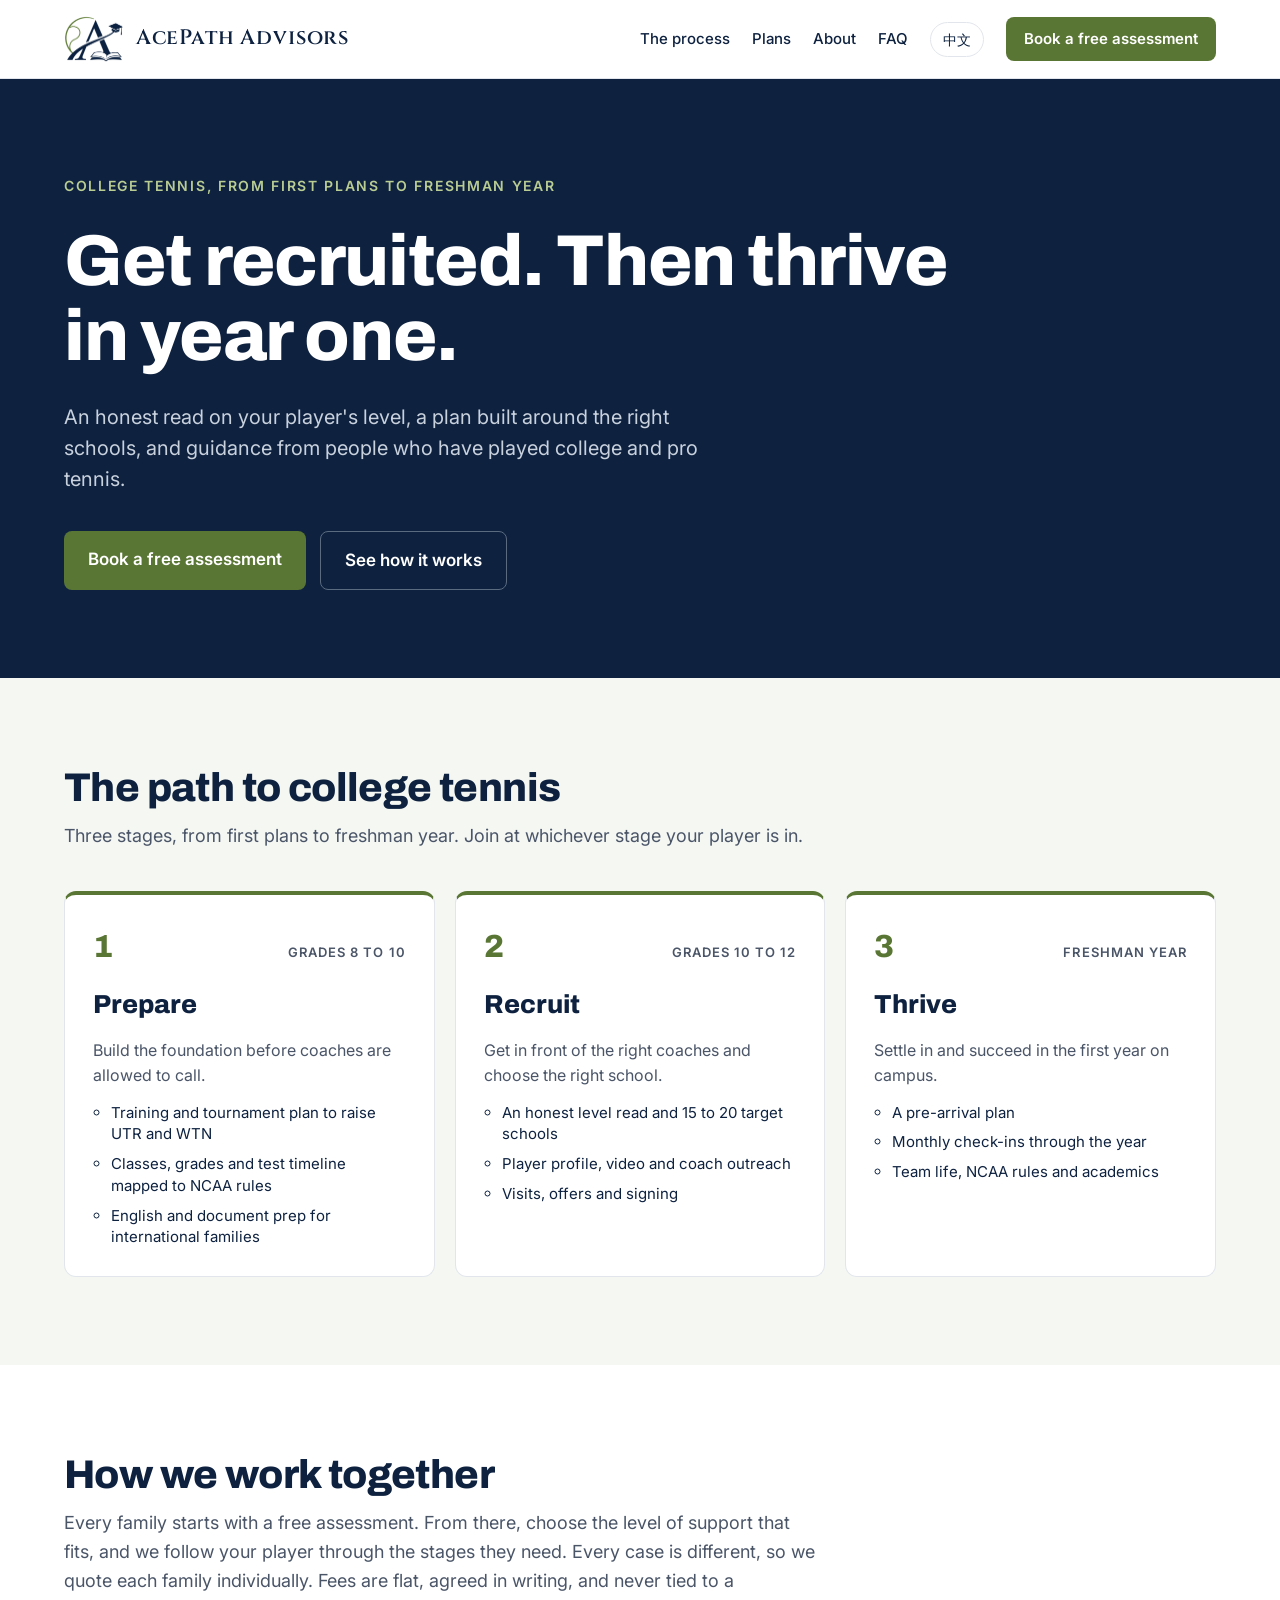
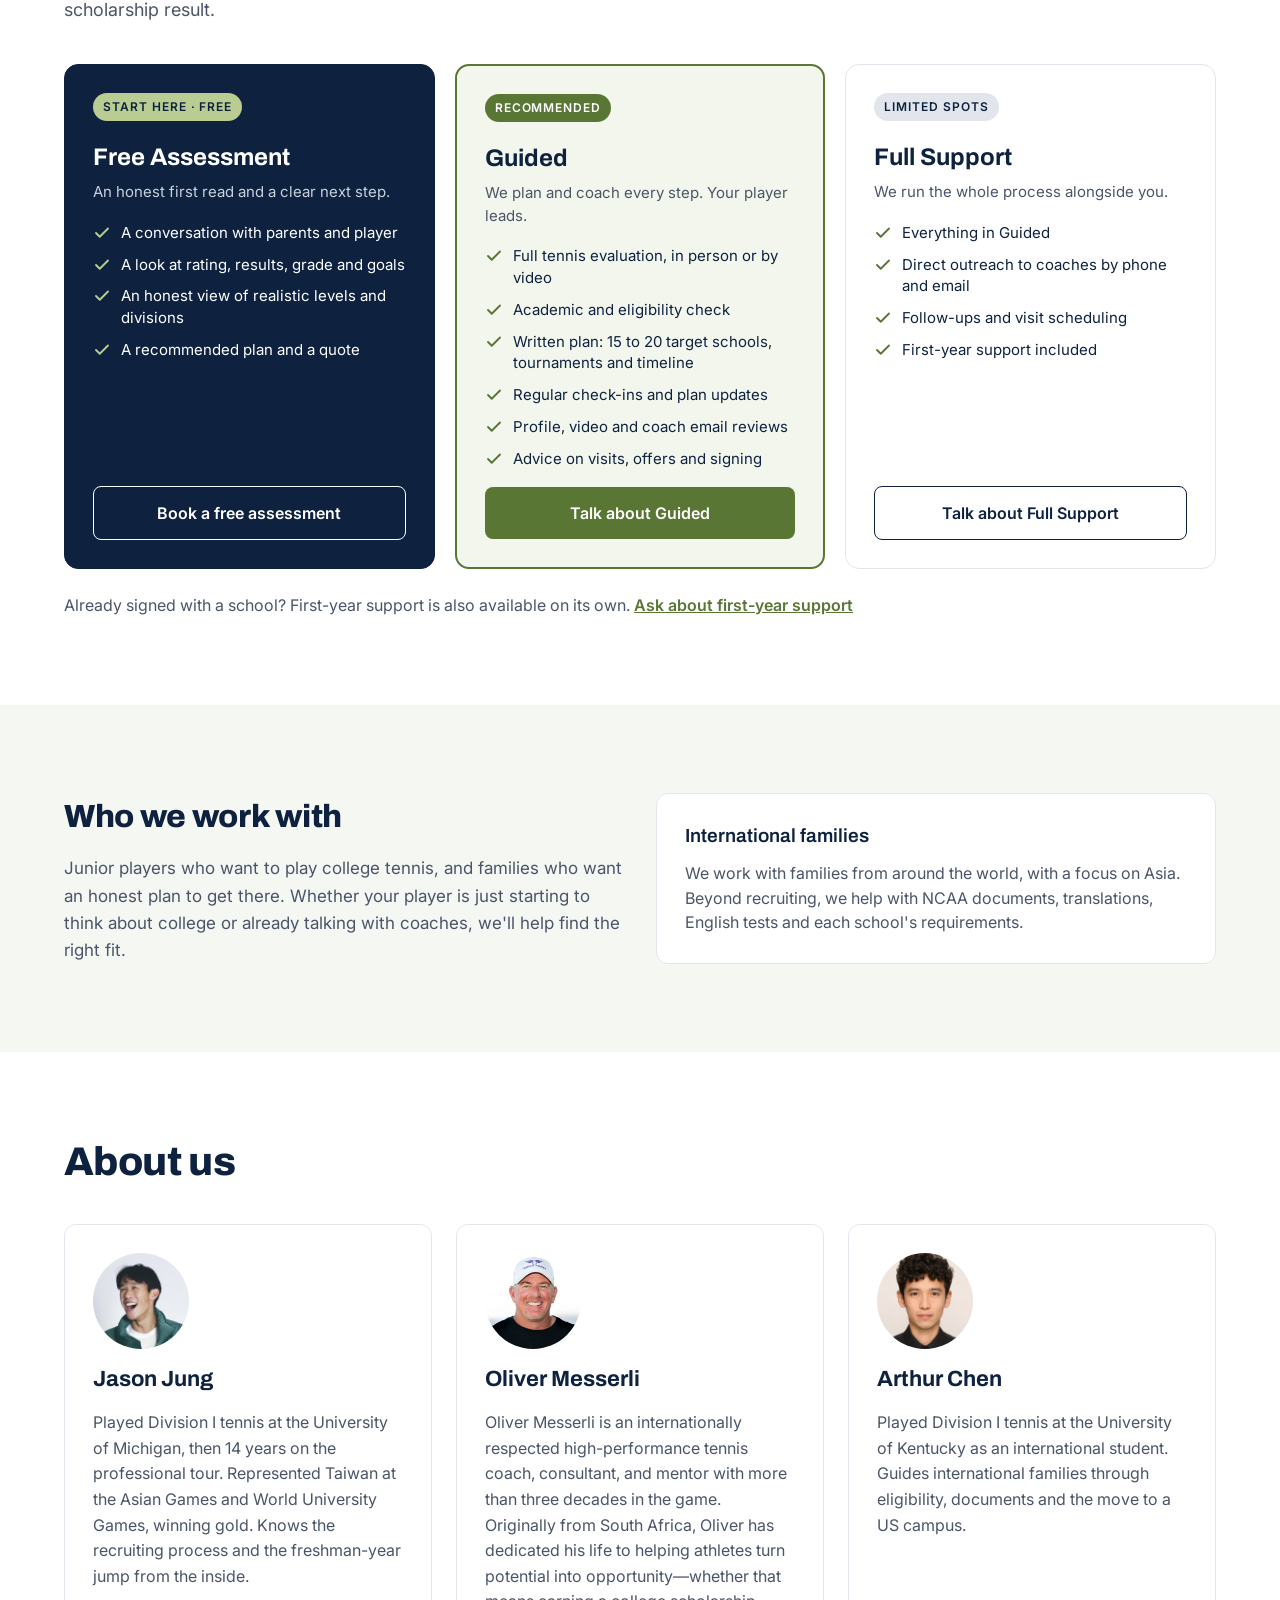
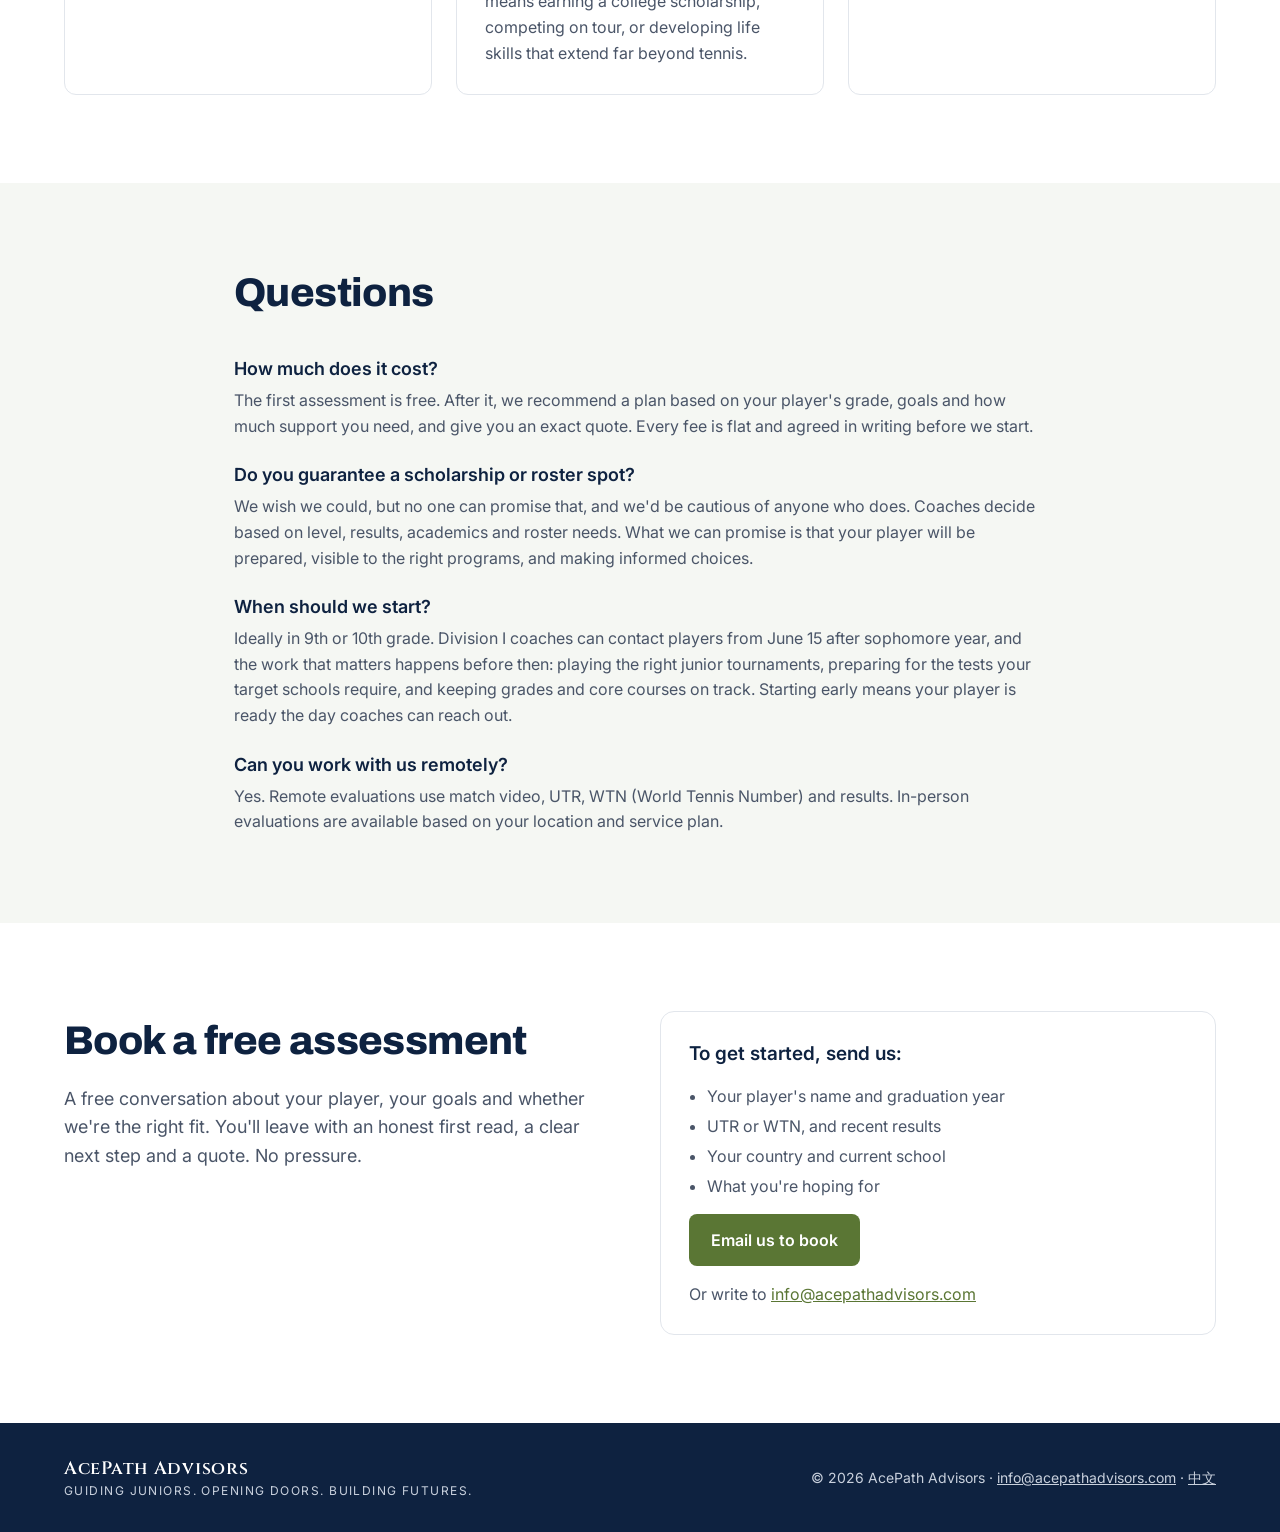
==== index.html @ 2a3f4e8e "Broaden international families wording Co-Authored-By: Claude Opus 5.5 <noreply@anthropic.com> Claud" ====
<!doctype html>
<html lang="en">
<head>
<meta charset="utf-8">
<meta name="viewport" content="width=device-width, initial-scale=1">
<title>AcePath Advisors | College Tennis Recruiting</title>
<meta name="description" content="College tennis guidance from first plans to freshman year. An honest read on your player's level, the right schools, and support from former Division I players and a high-performance coach.">
<link rel="icon" href="favicon.png" type="image/png">
<link rel="apple-touch-icon" href="assets/apple-touch-icon.png">
<link rel="alternate" hreflang="en" href="https://acepathadvisors.com/">
<link rel="alternate" hreflang="zh-Hant" href="https://acepathadvisors.com/zh/">
<link rel="preconnect" href="https://fonts.googleapis.com">
<link rel="preconnect" href="https://fonts.gstatic.com" crossorigin>
<link href="https://fonts.googleapis.com/css2?family=Archivo:wght@500;700;800&family=Cinzel:wght@600&family=Inter:wght@400;500;600&display=swap" rel="stylesheet">
<link rel="stylesheet" href="styles.css">
</head>
<body>

<header class="site-header">
  <div class="wrap">
    <a class="brand" href="/"><img src="assets/logo-mark.png" alt="" width="60" height="46"><span>AcePath Advisors</span></a>
    <nav class="nav" aria-label="Main">
      <a href="#process">The process</a>
      <a href="#plans">Plans</a>
      <a href="#about">About</a>
      <a href="#faq">FAQ</a>
      <a class="lang" href="zh/" hreflang="zh-Hant" lang="zh-Hant">中文</a>
      <a class="btn btn-primary" href="#contact">Book a free assessment</a>
    </nav>
  </div>
</header>

<main>

<section class="hero">
  <div class="wrap">
    <p class="eyebrow">College tennis, from first plans to freshman year</p>
    <h1>Get recruited. Then thrive in year one.</h1>
    <p class="lead">An honest read on your player's level, a plan built around the right schools, and guidance from people who have played college and pro tennis.</p>
    <div class="actions">
      <a class="btn btn-primary" href="#contact">Book a free assessment</a>
      <a class="btn btn-ghost" href="#process">See how it works</a>
    </div>
  </div>
</section>

<section id="process" class="soft">
  <div class="wrap">
    <div class="section-head">
      <h2>The path to college tennis</h2>
      <p>Three stages, from first plans to freshman year. Join at whichever stage your player is in.</p>
    </div>
    <ol class="stages">
      <li class="stage">
        <div class="stage-top"><span class="stage-num">1</span><span class="stage-grade">Grades 8 to 10</span></div>
        <h3 class="stage-name">Prepare</h3>
        <p>Build the foundation before coaches are allowed to call.</p>
        <ul>
          <li>Training and tournament plan to raise UTR and WTN</li>
          <li>Classes, grades and test timeline mapped to NCAA rules</li>
          <li>English and document prep for international families</li>
        </ul>
      </li>
      <li class="stage">
        <div class="stage-top"><span class="stage-num">2</span><span class="stage-grade">Grades 10 to 12</span></div>
        <h3 class="stage-name">Recruit</h3>
        <p>Get in front of the right coaches and choose the right school.</p>
        <ul>
          <li>An honest level read and 15 to 20 target schools</li>
          <li>Player profile, video and coach outreach</li>
          <li>Visits, offers and signing</li>
        </ul>
      </li>
      <li class="stage">
        <div class="stage-top"><span class="stage-num">3</span><span class="stage-grade">Freshman year</span></div>
        <h3 class="stage-name">Thrive</h3>
        <p>Settle in and succeed in the first year on campus.</p>
        <ul>
          <li>A pre-arrival plan</li>
          <li>Monthly check-ins through the year</li>
          <li>Team life, NCAA rules and academics</li>
        </ul>
      </li>
    </ol>
  </div>
</section>

<section id="plans">
  <div class="wrap">
    <div class="section-head">
      <h2>How we work together</h2>
      <p>Every family starts with a free assessment. From there, choose the level of support that fits, and we follow your player through the stages they need. Every case is different, so we quote each family individually. Fees are flat, agreed in writing, and never tied to a scholarship result.</p>
    </div>
    <div class="plans">

      <div class="plan free">
        <span class="badge">Start here · Free</span>
        <div><h3 class="plan-name">Free Assessment</h3><p class="plan-sub">An honest first read and a clear next step.</p></div>
        <ul class="checks">
          <li><svg width="18" height="18" viewBox="0 0 24 24" fill="none" stroke-width="2.5" stroke-linecap="round" stroke-linejoin="round" aria-hidden="true"><path d="M20 6 9 17l-5-5"/></svg><span>A conversation with parents and player</span></li>
          <li><svg width="18" height="18" viewBox="0 0 24 24" fill="none" stroke-width="2.5" stroke-linecap="round" stroke-linejoin="round" aria-hidden="true"><path d="M20 6 9 17l-5-5"/></svg><span>A look at rating, results, grade and goals</span></li>
          <li><svg width="18" height="18" viewBox="0 0 24 24" fill="none" stroke-width="2.5" stroke-linecap="round" stroke-linejoin="round" aria-hidden="true"><path d="M20 6 9 17l-5-5"/></svg><span>An honest view of realistic levels and divisions</span></li>
          <li><svg width="18" height="18" viewBox="0 0 24 24" fill="none" stroke-width="2.5" stroke-linecap="round" stroke-linejoin="round" aria-hidden="true"><path d="M20 6 9 17l-5-5"/></svg><span>A recommended plan and a quote</span></li>
        </ul>
        <a class="btn btn-outline" href="#contact">Book a free assessment</a>
      </div>

      <div class="plan featured">
        <span class="badge">Recommended</span>
        <div><h3 class="plan-name">Guided</h3><p class="plan-sub">We plan and coach every step. Your player leads.</p></div>
        <ul class="checks">
          <li><svg width="18" height="18" viewBox="0 0 24 24" fill="none" stroke-width="2.5" stroke-linecap="round" stroke-linejoin="round" aria-hidden="true"><path d="M20 6 9 17l-5-5"/></svg><span>Full tennis evaluation, in person or by video</span></li>
          <li><svg width="18" height="18" viewBox="0 0 24 24" fill="none" stroke-width="2.5" stroke-linecap="round" stroke-linejoin="round" aria-hidden="true"><path d="M20 6 9 17l-5-5"/></svg><span>Academic and eligibility check</span></li>
          <li><svg width="18" height="18" viewBox="0 0 24 24" fill="none" stroke-width="2.5" stroke-linecap="round" stroke-linejoin="round" aria-hidden="true"><path d="M20 6 9 17l-5-5"/></svg><span>Written plan: 15 to 20 target schools, tournaments and timeline</span></li>
          <li><svg width="18" height="18" viewBox="0 0 24 24" fill="none" stroke-width="2.5" stroke-linecap="round" stroke-linejoin="round" aria-hidden="true"><path d="M20 6 9 17l-5-5"/></svg><span>Regular check-ins and plan updates</span></li>
          <li><svg width="18" height="18" viewBox="0 0 24 24" fill="none" stroke-width="2.5" stroke-linecap="round" stroke-linejoin="round" aria-hidden="true"><path d="M20 6 9 17l-5-5"/></svg><span>Profile, video and coach email reviews</span></li>
          <li><svg width="18" height="18" viewBox="0 0 24 24" fill="none" stroke-width="2.5" stroke-linecap="round" stroke-linejoin="round" aria-hidden="true"><path d="M20 6 9 17l-5-5"/></svg><span>Advice on visits, offers and signing</span></li>
        </ul>
        <a class="btn btn-primary" href="#contact">Talk about Guided</a>
      </div>

      <div class="plan">
        <span class="badge">Limited spots</span>
        <div><h3 class="plan-name">Full Support</h3><p class="plan-sub">We run the whole process alongside you.</p></div>
        <ul class="checks">
          <li><svg width="18" height="18" viewBox="0 0 24 24" fill="none" stroke-width="2.5" stroke-linecap="round" stroke-linejoin="round" aria-hidden="true"><path d="M20 6 9 17l-5-5"/></svg><span>Everything in Guided</span></li>
          <li><svg width="18" height="18" viewBox="0 0 24 24" fill="none" stroke-width="2.5" stroke-linecap="round" stroke-linejoin="round" aria-hidden="true"><path d="M20 6 9 17l-5-5"/></svg><span>Direct outreach to coaches by phone and email</span></li>
          <li><svg width="18" height="18" viewBox="0 0 24 24" fill="none" stroke-width="2.5" stroke-linecap="round" stroke-linejoin="round" aria-hidden="true"><path d="M20 6 9 17l-5-5"/></svg><span>Follow-ups and visit scheduling</span></li>
          <li><svg width="18" height="18" viewBox="0 0 24 24" fill="none" stroke-width="2.5" stroke-linecap="round" stroke-linejoin="round" aria-hidden="true"><path d="M20 6 9 17l-5-5"/></svg><span>First-year support included</span></li>
        </ul>
        <a class="btn btn-outline" href="#contact">Talk about Full Support</a>
      </div>

    </div>
    <p class="plans-note">Already signed with a school? First-year support is also available on its own. <a href="#contact">Ask about first-year support</a></p>
  </div>
</section>

<section class="soft">
  <div class="wrap who">
    <div>
      <h2>Who we work with</h2>
      <p>Junior players who want to play college tennis, and families who want an honest plan to get there. Whether your player is just starting to think about college or already talking with coaches, we'll help find the right fit.</p>
    </div>
    <div class="card">
      <h3>International families</h3>
      <p>We work with families from around the world, with a focus on Asia. Beyond recruiting, we help with NCAA documents, translations, English tests and each school's requirements.</p>
    </div>
  </div>
</section>

<section id="about">
  <div class="wrap">
    <div class="section-head"><h2>About us</h2></div>
    <div class="team">
      <div class="person">
        <div class="photo"><img src="assets/jason-jung.jpg" alt="Jason Jung" width="96" height="96"></div>
        <h3>Jason Jung</h3>
        <p>Played Division I tennis at the University of Michigan, then 14 years on the professional tour. Represented Taiwan at the Asian Games and World University Games, winning gold. Knows the recruiting process and the freshman-year jump from the inside.</p>
      </div>
      <div class="person">
        <div class="photo"><img src="assets/oliver-messerli.jpg" alt="Oliver Messerli" width="96" height="96"></div>
        <h3>Oliver Messerli</h3>
        <p>Oliver Messerli is an internationally respected high-performance tennis coach, consultant, and mentor with more than three decades in the game. Originally from South Africa, Oliver has dedicated his life to helping athletes turn potential into opportunity—whether that means earning a college scholarship, competing on tour, or developing life skills that extend far beyond tennis.</p>
      </div>
      <div class="person">
        <div class="photo"><img src="assets/arthur-chen.jpg" alt="Arthur Chen" width="96" height="96"></div>
        <h3>Arthur Chen</h3>
        <p>Played Division I tennis at the University of Kentucky as an international student. Guides international families through eligibility, documents and the move to a US campus.</p>
      </div>
    </div>
  </div>
</section>

<section id="faq" class="soft">
  <div class="wrap faq">
    <div class="section-head"><h2>Questions</h2></div>
    <div class="faq-list">
      <div class="faq-item"><h3>How much does it cost?</h3><p>The first assessment is free. After it, we recommend a plan based on your player's grade, goals and how much support you need, and give you an exact quote. Every fee is flat and agreed in writing before we start.</p></div>
      <div class="faq-item"><h3>Do you guarantee a scholarship or roster spot?</h3><p>We wish we could, but no one can promise that, and we'd be cautious of anyone who does. Coaches decide based on level, results, academics and roster needs. What we can promise is that your player will be prepared, visible to the right programs, and making informed choices.</p></div>
      <div class="faq-item"><h3>When should we start?</h3><p>Ideally in 9th or 10th grade. Division I coaches can contact players from June 15 after sophomore year, and the work that matters happens before then: playing the right junior tournaments, preparing for the tests your target schools require, and keeping grades and core courses on track. Starting early means your player is ready the day coaches can reach out.</p></div>
      <div class="faq-item"><h3>Can you work with us remotely?</h3><p>Yes. Remote evaluations use match video, UTR, WTN (World Tennis Number) and results. In-person evaluations are available based on your location and service plan.</p></div>
    </div>
  </div>
</section>

<section id="contact">
  <div class="wrap contact">
    <div>
      <h2>Book a free assessment</h2>
      <p class="intro">A free conversation about your player, your goals and whether we're the right fit. You'll leave with an honest first read, a clear next step and a quote. No pressure.</p>
    </div>
    <div class="contact-box">
      <h3>To get started, send us:</h3>
      <ul>
        <li>Your player's name and graduation year</li>
        <li>UTR or WTN, and recent results</li>
        <li>Your country and current school</li>
        <li>What you're hoping for</li>
      </ul>
      <a class="btn btn-primary" href="mailto:info@acepathadvisors.com?subject=Free%20assessment%20request">Email us to book</a>
      <p class="contact-email">Or write to <a href="mailto:info@acepathadvisors.com">info@acepathadvisors.com</a></p>
    </div>
  </div>
</section>

</main>

<footer class="site-footer">
  <div class="wrap">
    <div><a class="brand" href="/">AcePath Advisors</a><p class="tagline">Guiding juniors. Opening doors. Building futures.</p></div>
    <span>© 2026 AcePath Advisors · <a href="mailto:info@acepathadvisors.com">info@acepathadvisors.com</a> · <a href="zh/" lang="zh-Hant">中文</a></span>
  </div>
</footer>

</body>
</html>
---- styles.css ----
:root {
  --ink: #0E2240;
  --muted: #4A5568;
  --line: #E2E6EC;
  --soft: #F5F7F3;
  --accent: #5A7634;
  --accent-dark: #455C27;
  --accent-soft: #F3F6EC;
  --mint: #B9CC92;
  --on-dark: #C9D1DD;
}

* { box-sizing: border-box; }
html { scroll-behavior: smooth; }
body {
  margin: 0;
  background: #FFFFFF;
  color: var(--ink);
  font-family: Inter, "Noto Sans TC", system-ui, -apple-system, "Segoe UI", sans-serif;
  line-height: 1.5;
  -webkit-font-smoothing: antialiased;
}
a { color: var(--accent); }
a:hover { color: var(--accent-dark); }
h1, h2, h3, .brand, .stage-num, .stage-name, .plan-name {
  font-family: Archivo, "Noto Sans TC", system-ui, sans-serif;
}
h1, h2, h3, p, ul, ol { margin: 0; }

.wrap { max-width: 1200px; margin: 0 auto; padding: 0 24px; }
section { padding: 88px 0; }
.soft { background: var(--soft); }
.section-head { display: flex; flex-direction: column; gap: 12px; max-width: 760px; margin-bottom: 40px; }
.section-head h2 { font-size: 40px; font-weight: 800; letter-spacing: -0.015em; line-height: 1.1; }
.section-head p { font-size: 18px; line-height: 1.6; color: var(--muted); }

/* Buttons */
.btn {
  display: inline-block; text-decoration: none; font-weight: 600;
  padding: 14px 22px; border-radius: 8px; text-align: center; min-height: 44px;
}
.btn-primary { background: var(--accent); color: #FFFFFF; }
.btn-primary:hover { background: var(--accent-dark); color: #FFFFFF; }
.btn-outline { border: 1.5px solid var(--ink); color: var(--ink); }
.btn-outline:hover { background: var(--ink); color: #FFFFFF; }
.btn-ghost { border: 1.5px solid #5A6B80; color: #FFFFFF; }
.btn-ghost:hover { border-color: #FFFFFF; color: #FFFFFF; }

/* Header */
.site-header { border-bottom: 1px solid var(--line); background: #FFFFFF; }
.site-header .wrap { display: flex; flex-wrap: wrap; align-items: center; justify-content: space-between; gap: 16px; padding-top: 16px; padding-bottom: 16px; }
.brand { display: inline-flex; align-items: center; gap: 12px; font-family: Cinzel, Georgia, serif; font-weight: 600; font-size: 21px; letter-spacing: 0.04em; color: var(--ink); text-decoration: none; }
.brand:hover { color: var(--ink); }
.brand img { height: 46px; width: auto; display: block; }
.brand span { white-space: nowrap; }
.tagline { font-size: 12px; letter-spacing: 0.12em; text-transform: uppercase; color: var(--on-dark); }
.nav { display: flex; flex-wrap: wrap; align-items: center; gap: 8px 22px; font-size: 15px; font-weight: 500; }
.nav a { color: var(--ink); text-decoration: none; }
.nav a:hover { color: var(--accent); }
.nav .lang { border: 1px solid var(--line); border-radius: 999px; padding: 6px 12px; font-size: 14px; }
.nav .btn { padding: 11px 18px; }
.nav .btn-primary, .nav .btn-primary:hover { color: #FFFFFF; }

/* Hero */
.hero { background: var(--ink); color: #FFFFFF; padding: 96px 0 88px; }
.hero .wrap { display: flex; flex-direction: column; gap: 28px; }
.eyebrow { font-size: 14px; font-weight: 600; letter-spacing: 0.12em; text-transform: uppercase; color: var(--mint); }
.hero h1 { font-weight: 800; font-size: clamp(40px, 6vw, 72px); line-height: 1.04; letter-spacing: -0.02em; max-width: 900px; }
.hero .lead { font-size: 20px; line-height: 1.55; color: var(--on-dark); max-width: 680px; }
.hero .actions { display: flex; flex-wrap: wrap; gap: 14px; margin-top: 8px; }
.hero .btn { font-size: 17px; padding: 16px 24px; }

/* Process */
.stages { list-style: none; padding: 0; display: grid; grid-template-columns: repeat(auto-fit, minmax(280px, 1fr)); gap: 20px; }
.stage { background: #FFFFFF; border: 1px solid var(--line); border-top: 4px solid var(--accent); border-radius: 12px; padding: 28px; display: flex; flex-direction: column; gap: 14px; }
.stage-top { display: flex; align-items: baseline; justify-content: space-between; gap: 12px; }
.stage-num { font-weight: 800; font-size: 32px; color: var(--accent); }
.stage-grade { font-size: 13px; font-weight: 600; letter-spacing: 0.08em; text-transform: uppercase; color: var(--muted); }
.stage-name { font-weight: 800; font-size: 26px; }
.stage p { font-size: 16px; line-height: 1.55; color: var(--muted); }
.stage ul { padding-left: 18px; display: flex; flex-direction: column; gap: 8px; font-size: 15px; line-height: 1.45; }

/* Plans */
.plans { display: grid; grid-template-columns: repeat(auto-fit, minmax(280px, 1fr)); gap: 20px; align-items: stretch; }
.plan { border: 1px solid var(--line); border-radius: 14px; padding: 28px; display: flex; flex-direction: column; gap: 18px; background: #FFFFFF; }
.plan.featured { border: 2px solid var(--accent); background: var(--accent-soft); }
.plan.free { background: var(--ink); color: #FFFFFF; border-color: var(--ink); }
.badge { align-self: flex-start; font-size: 12px; font-weight: 600; letter-spacing: 0.08em; text-transform: uppercase; padding: 5px 10px; border-radius: 999px; background: var(--line); color: var(--ink); }
.featured .badge { background: var(--accent); color: #FFFFFF; }
.free .badge { background: var(--mint); color: var(--ink); }
.plan-name { font-weight: 700; font-size: 24px; }
.plan-sub { font-size: 15px; color: var(--muted); margin-top: 6px; }
.free .plan-sub { color: var(--on-dark); }
.checks { list-style: none; padding: 0; display: flex; flex-direction: column; gap: 10px; font-size: 15px; line-height: 1.45; }
.checks li { display: flex; gap: 10px; align-items: flex-start; }
.checks svg { flex: none; margin-top: 2px; stroke: var(--accent); }
.free .checks svg { stroke: var(--mint); }
.plan .btn { margin-top: auto; }
.free .btn-outline { border-color: #FFFFFF; color: #FFFFFF; }
.free .btn-outline:hover { background: #FFFFFF; color: var(--ink); }
.plans-note { margin-top: 24px; font-size: 16px; color: var(--muted); }
.plans-note a { font-weight: 600; }

/* Who */
.who { display: grid; grid-template-columns: repeat(auto-fit, minmax(300px, 1fr)); gap: 32px; }
.who h2 { font-size: 32px; font-weight: 800; letter-spacing: -0.01em; margin-bottom: 14px; }
.who p { font-size: 17px; line-height: 1.6; color: var(--muted); }
.card { background: #FFFFFF; border: 1px solid var(--line); border-radius: 12px; padding: 28px; display: flex; flex-direction: column; gap: 10px; }
.card h3 { font-size: 19px; font-weight: 600; }
.card p { font-size: 16px; line-height: 1.55; }

/* Team */
.team { display: grid; grid-template-columns: repeat(auto-fit, minmax(300px, 1fr)); gap: 24px; }
.person { border: 1px solid var(--line); border-radius: 12px; padding: 28px; display: flex; flex-direction: column; gap: 14px; }
.photo { width: 96px; height: 96px; border-radius: 999px; background: var(--line); display: flex; align-items: center; justify-content: center; font-size: 12px; color: var(--muted); overflow: hidden; }
.photo img { width: 100%; height: 100%; object-fit: cover; }
.person h3 { font-size: 22px; font-weight: 700; }
.person p { font-size: 16px; line-height: 1.6; color: var(--muted); }

/* FAQ */
.faq { max-width: 860px; }
.faq-list { display: flex; flex-direction: column; gap: 22px; }
.faq-item h3 { font-size: 18px; font-weight: 600; margin-bottom: 6px; font-family: inherit; }
.faq-item p { font-size: 16px; line-height: 1.6; color: var(--muted); }

/* Contact */
.contact { display: grid; grid-template-columns: repeat(auto-fit, minmax(320px, 1fr)); gap: 40px; align-items: start; }
.contact h2 { font-size: 40px; font-weight: 800; letter-spacing: -0.015em; margin-bottom: 14px; }
.contact .intro { font-size: 18px; line-height: 1.6; color: var(--muted); }
.contact-box { border: 1px solid var(--line); border-radius: 14px; padding: 28px; display: flex; flex-direction: column; gap: 16px; }
.contact-box h3 { font-size: 19px; font-weight: 600; font-family: inherit; }
.contact-box ul { padding-left: 18px; display: flex; flex-direction: column; gap: 6px; color: var(--muted); }
.contact-box .btn { align-self: flex-start; }
.contact-email { font-size: 16px; color: var(--muted); }

/* Footer */
.site-footer { background: var(--ink); color: var(--on-dark); padding: 32px 0; font-size: 14px; }
.site-footer .wrap { display: flex; flex-wrap: wrap; justify-content: space-between; align-items: center; gap: 12px; }
.site-footer .brand { color: #FFFFFF; font-size: 18px; }
.site-footer a { color: var(--on-dark); }

@media (max-width: 640px) {
  section { padding: 64px 0; }
  .hero { padding: 72px 0 64px; }
  .section-head h2, .contact h2 { font-size: 32px; }
  .hero .lead { font-size: 18px; }
  .nav { gap: 8px 16px; font-size: 14px; }
  .brand { font-size: 18px; }
  .brand img { height: 38px; }
}
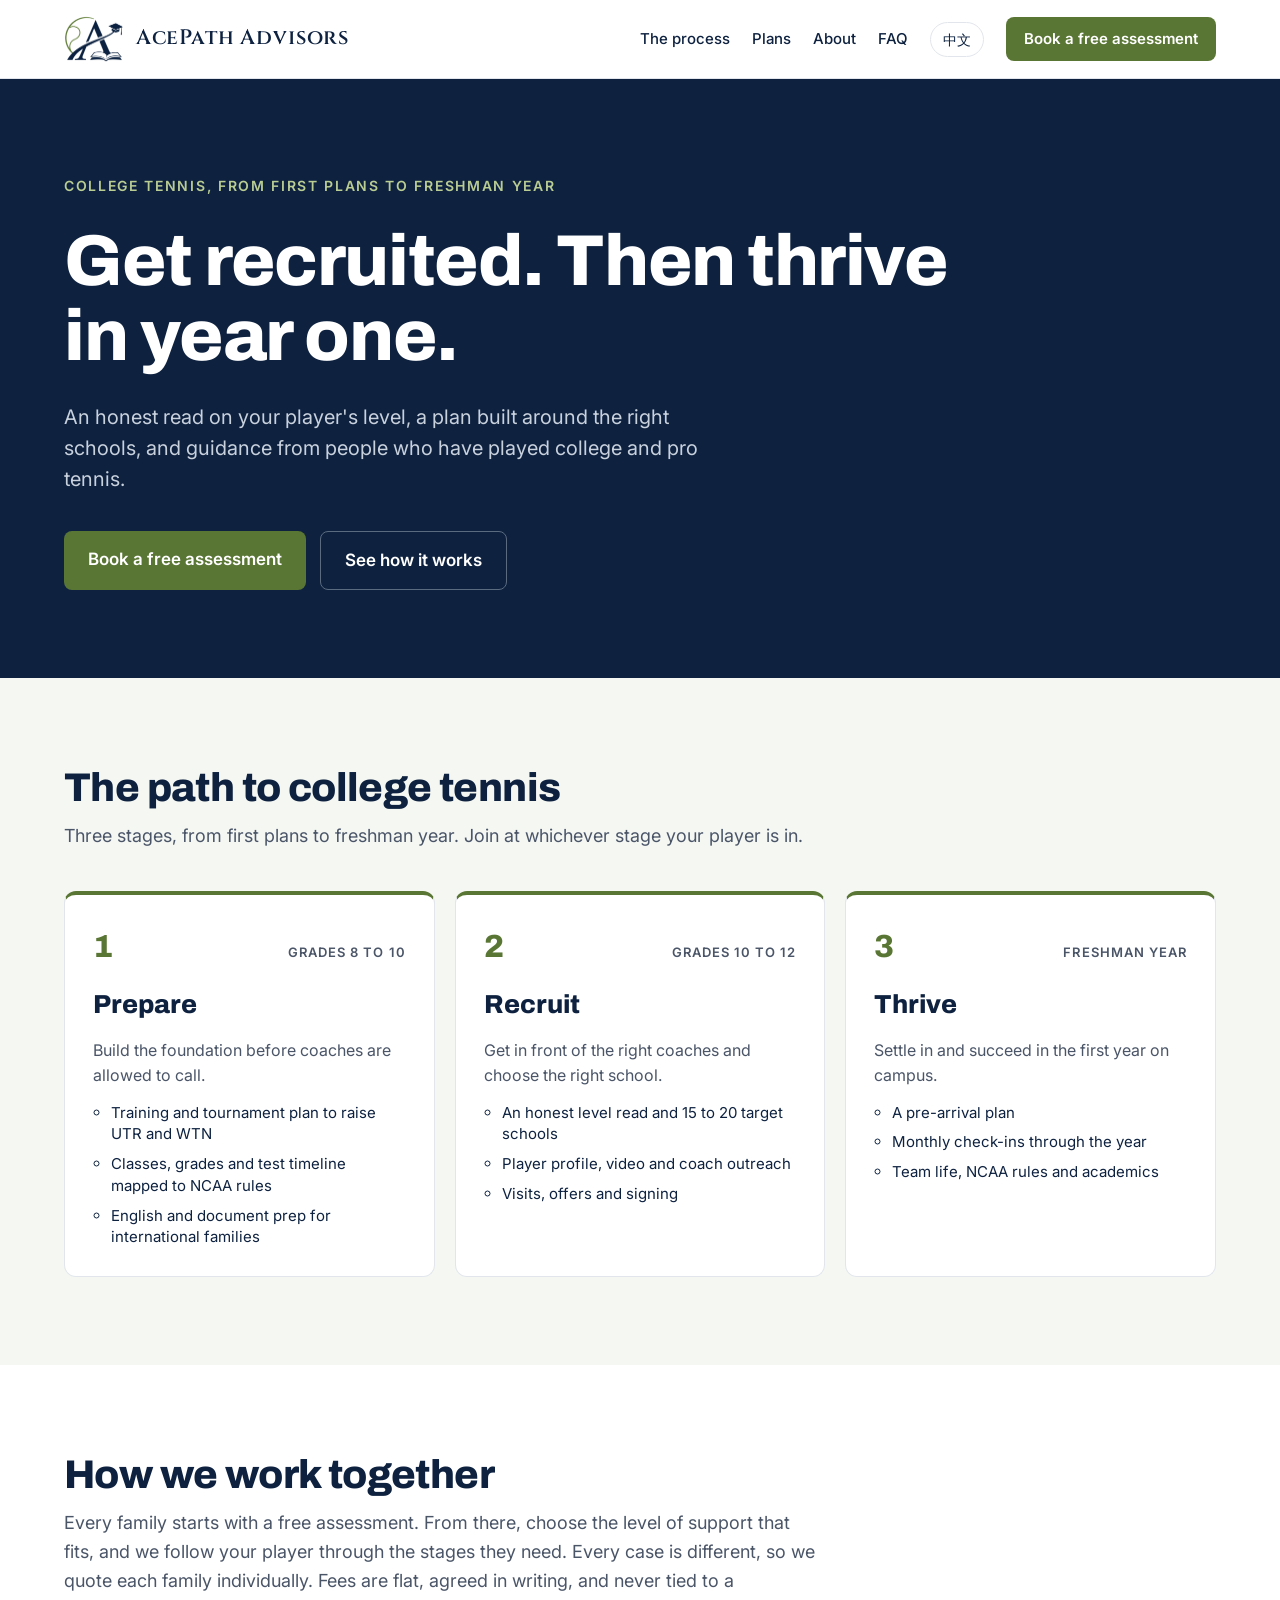
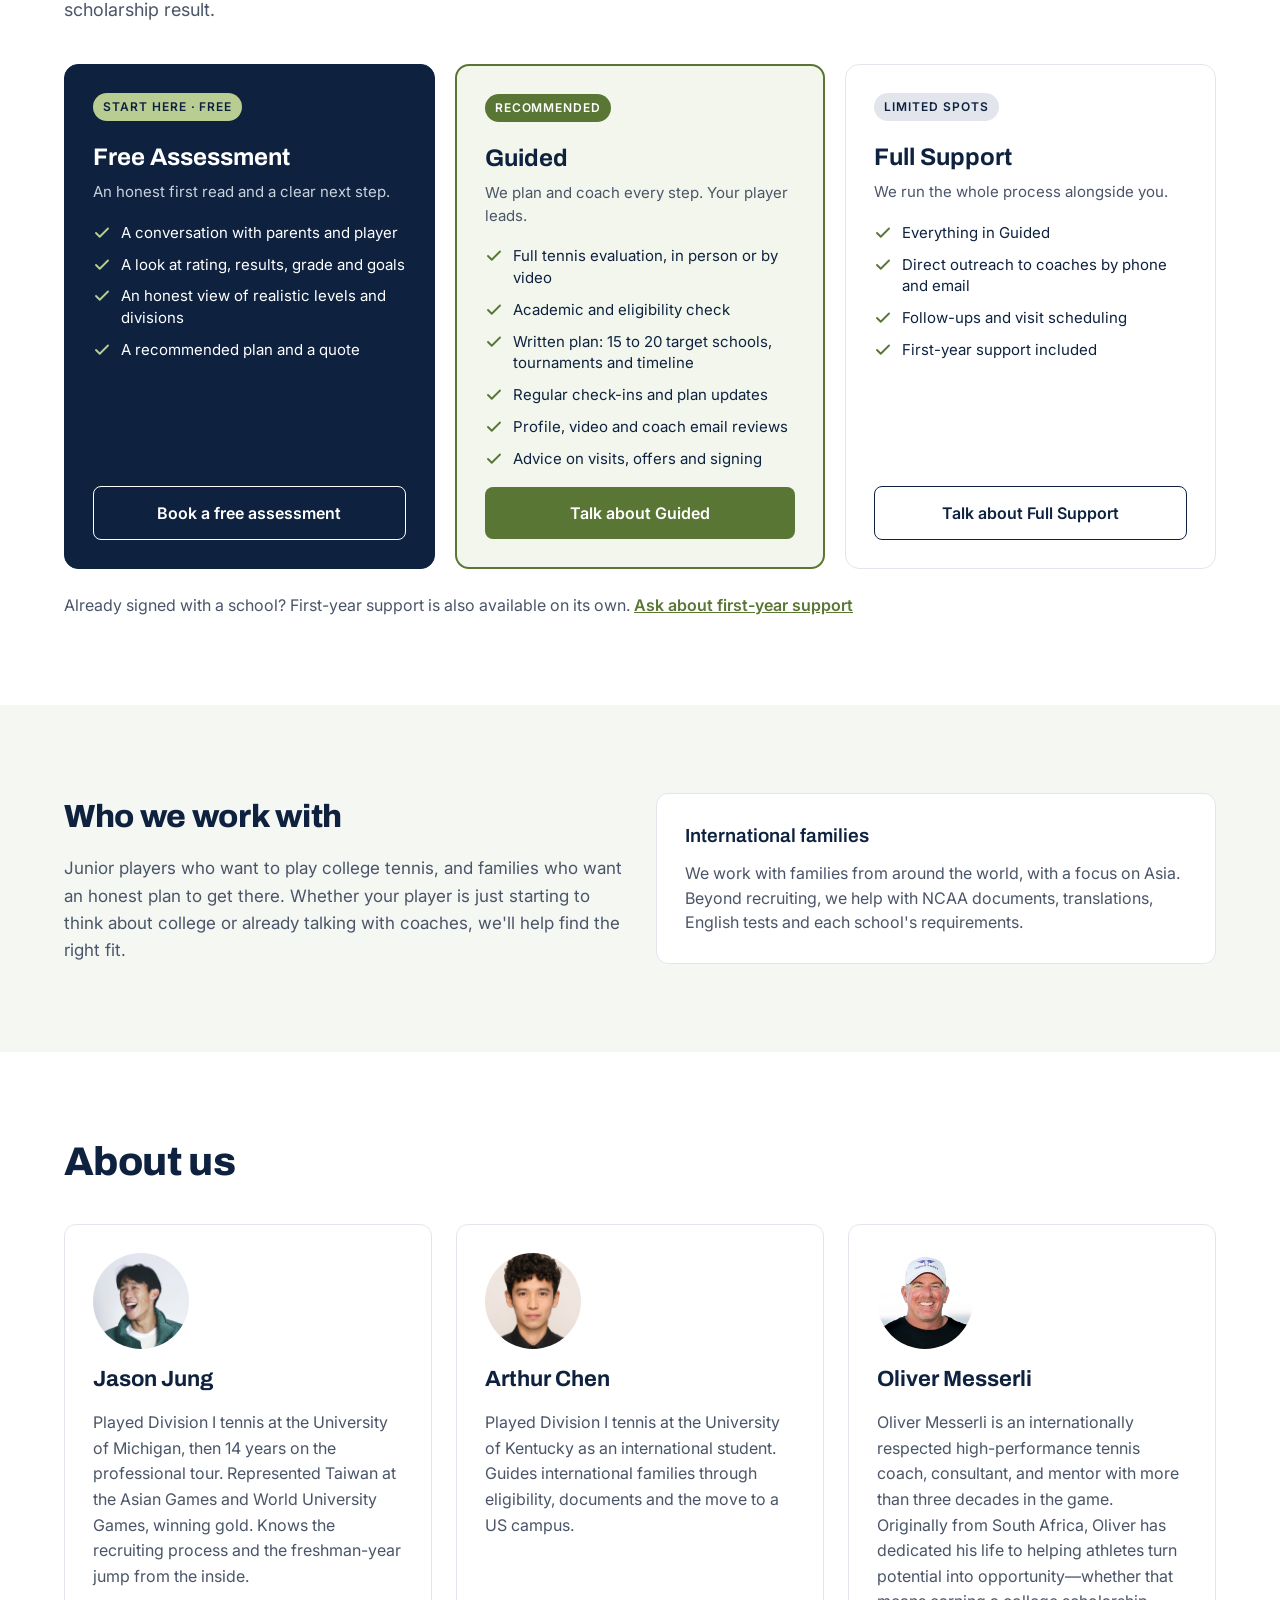
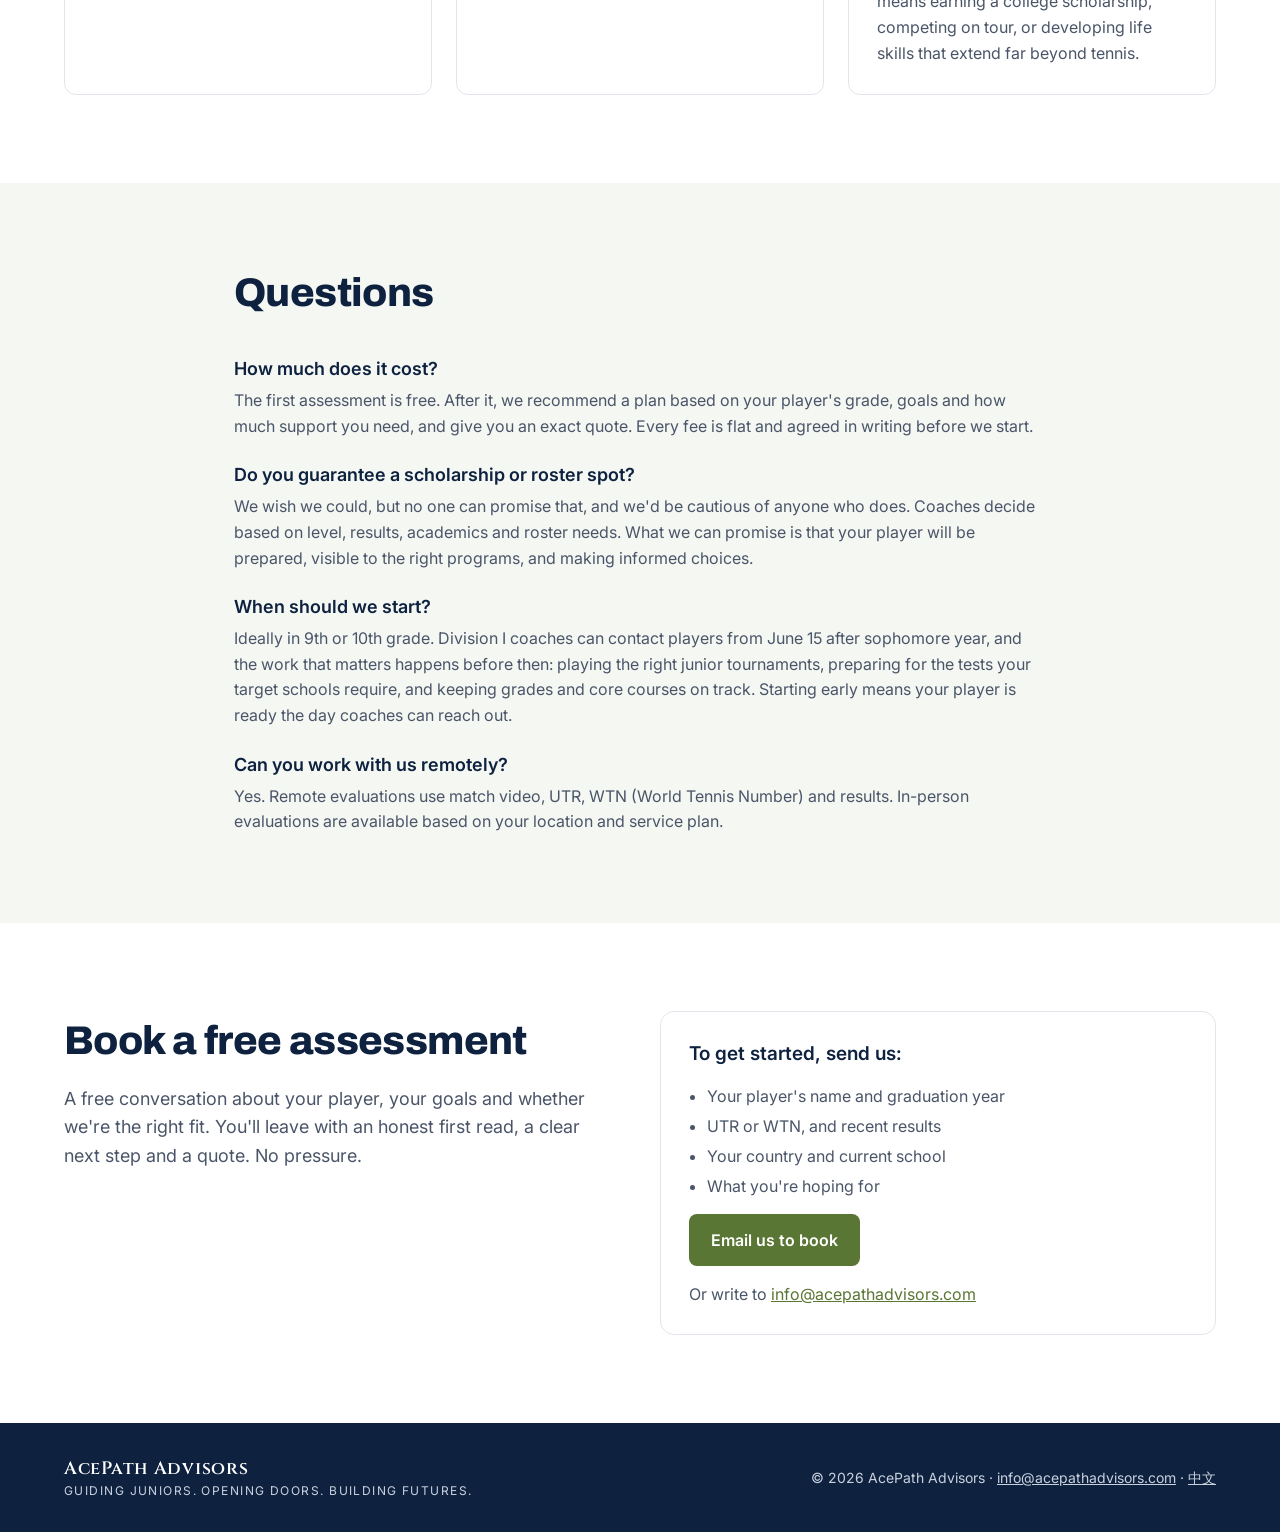
==== commit 272144c5: "Show Arthur before Oliver in About section Co-Authored-By: Claude Opus 5.5 <noreply@anthropic.com> C" ====
--- a/index.html
+++ b/index.html
@@ -159,14 +159,14 @@
         <p>Played Division I tennis at the University of Michigan, then 14 years on the professional tour. Represented Taiwan at the Asian Games and World University Games, winning gold. Knows the recruiting process and the freshman-year jump from the inside.</p>
       </div>
       <div class="person">
+        <div class="photo"><img src="assets/arthur-chen.jpg" alt="Arthur Chen" width="96" height="96"></div>
+        <h3>Arthur Chen</h3>
+        <p>Played Division I tennis at the University of Kentucky as an international student. Guides international families through eligibility, documents and the move to a US campus.</p>
+      </div>
+      <div class="person">
         <div class="photo"><img src="assets/oliver-messerli.jpg" alt="Oliver Messerli" width="96" height="96"></div>
         <h3>Oliver Messerli</h3>
         <p>Oliver Messerli is an internationally respected high-performance tennis coach, consultant, and mentor with more than three decades in the game. Originally from South Africa, Oliver has dedicated his life to helping athletes turn potential into opportunity—whether that means earning a college scholarship, competing on tour, or developing life skills that extend far beyond tennis.</p>
-      </div>
-      <div class="person">
-        <div class="photo"><img src="assets/arthur-chen.jpg" alt="Arthur Chen" width="96" height="96"></div>
-        <h3>Arthur Chen</h3>
-        <p>Played Division I tennis at the University of Kentucky as an international student. Guides international families through eligibility, documents and the move to a US campus.</p>
       </div>
     </div>
   </div>
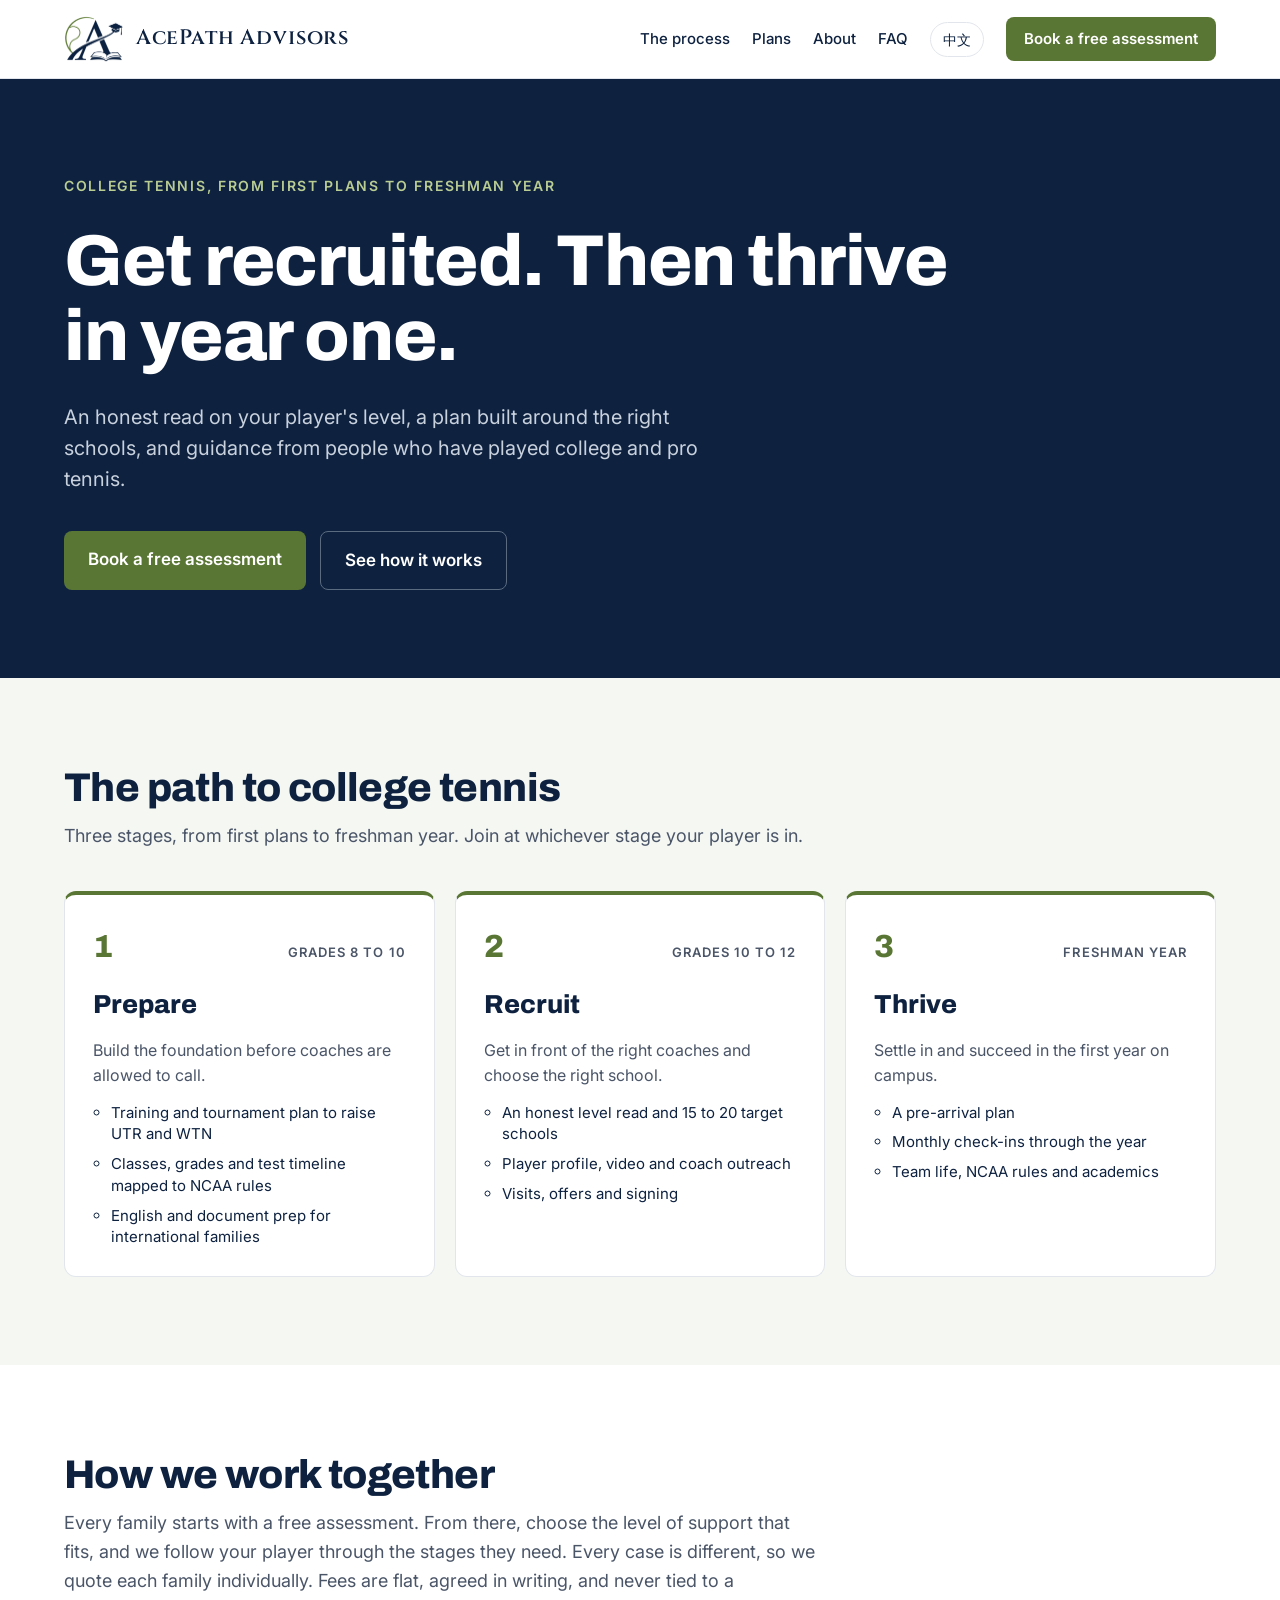
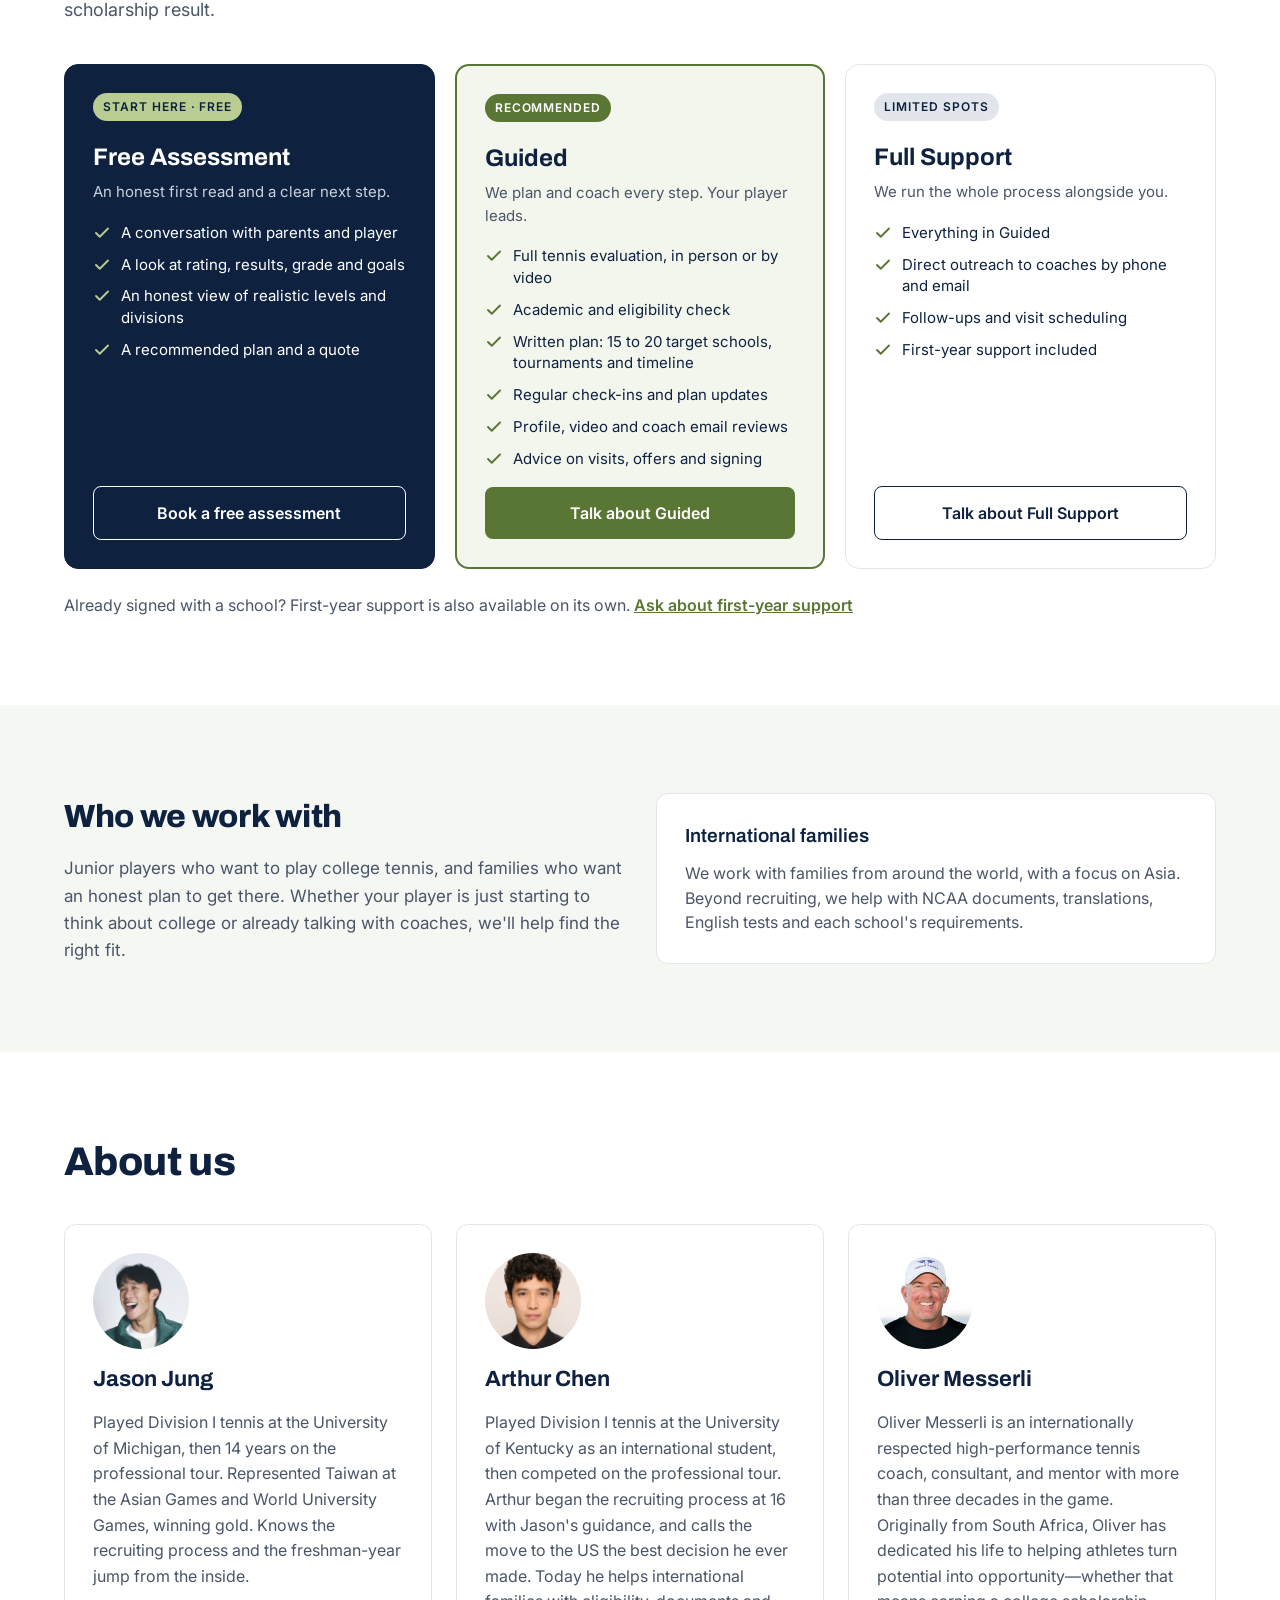
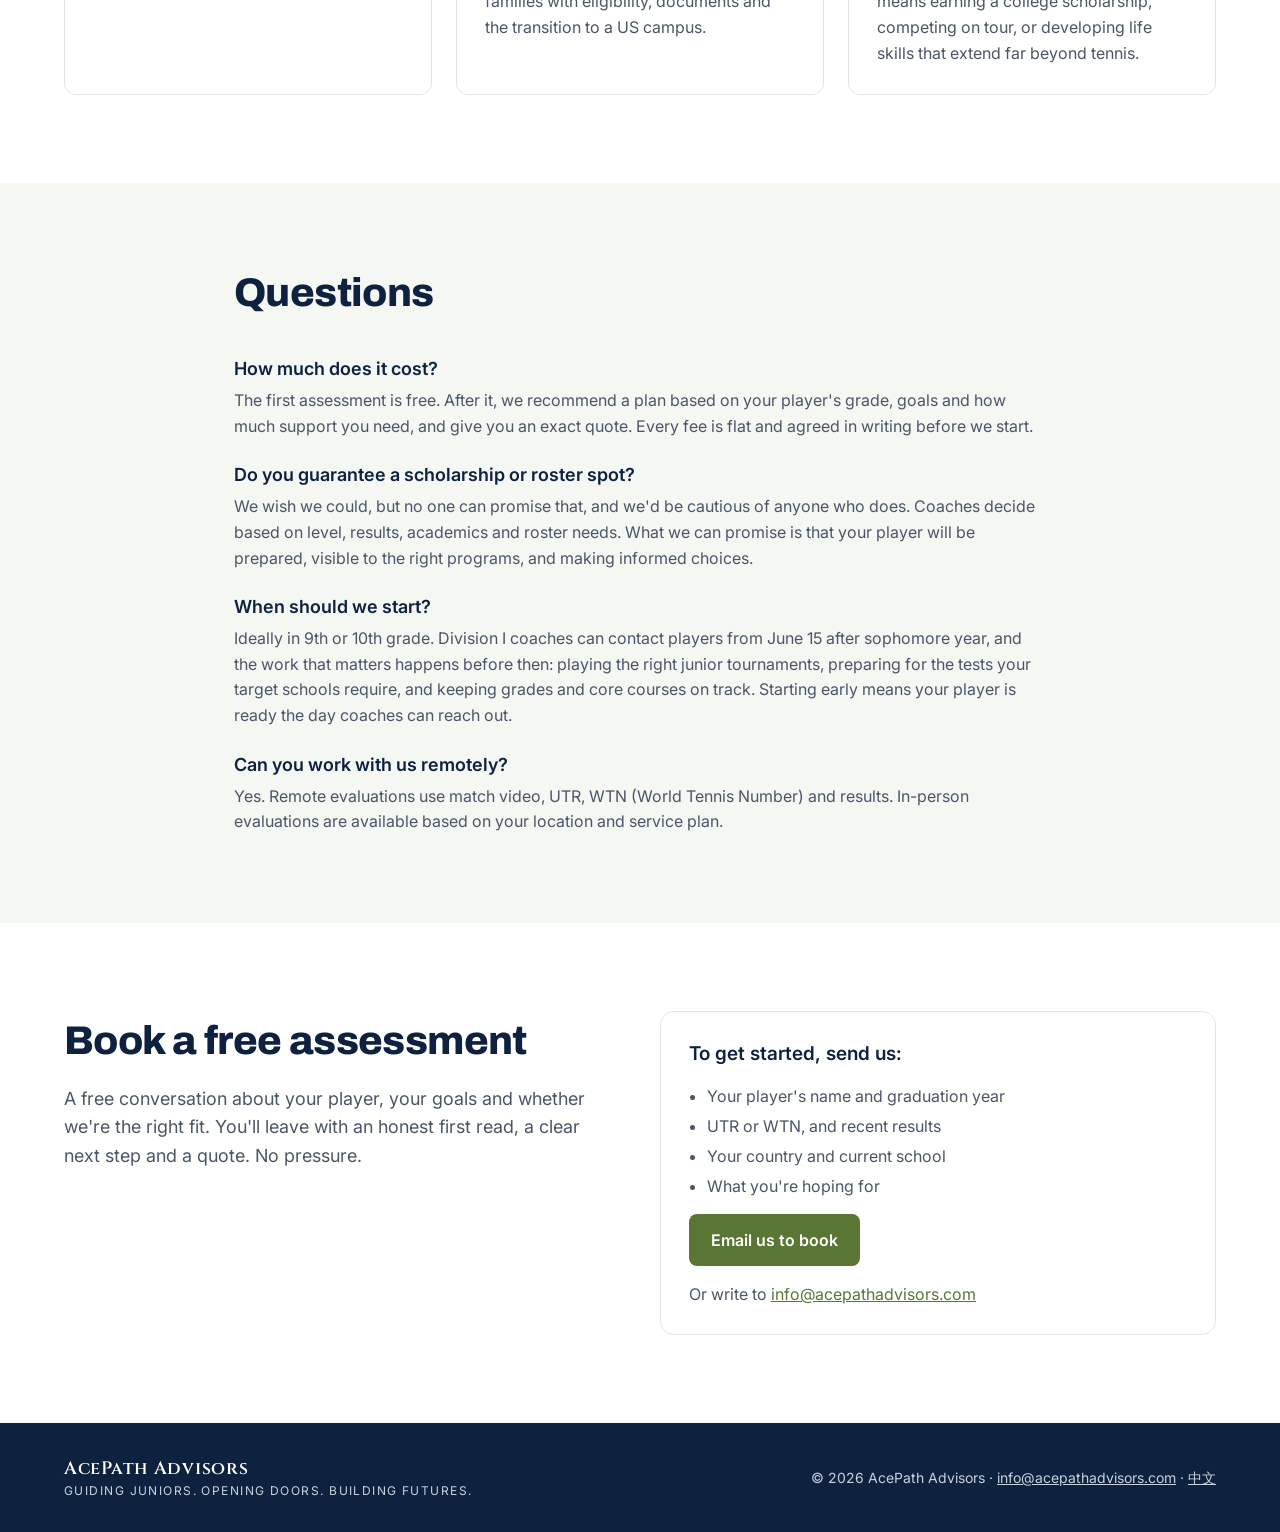
==== commit 4e20c34e: "Expand Arthur Chen bio Co-Authored-By: Claude Opus 5.5 <noreply@anthropic.com> Claude-Session: https" ====
--- a/index.html
+++ b/index.html
@@ -161,7 +161,7 @@
       <div class="person">
         <div class="photo"><img src="assets/arthur-chen.jpg" alt="Arthur Chen" width="96" height="96"></div>
         <h3>Arthur Chen</h3>
-        <p>Played Division I tennis at the University of Kentucky as an international student. Guides international families through eligibility, documents and the move to a US campus.</p>
+        <p>Played Division I tennis at the University of Kentucky as an international student, then competed on the professional tour. Arthur began the recruiting process at 16 with Jason's guidance, and calls the move to the US the best decision he ever made. Today he helps international families with eligibility, documents and the transition to a US campus.</p>
       </div>
       <div class="person">
         <div class="photo"><img src="assets/oliver-messerli.jpg" alt="Oliver Messerli" width="96" height="96"></div>
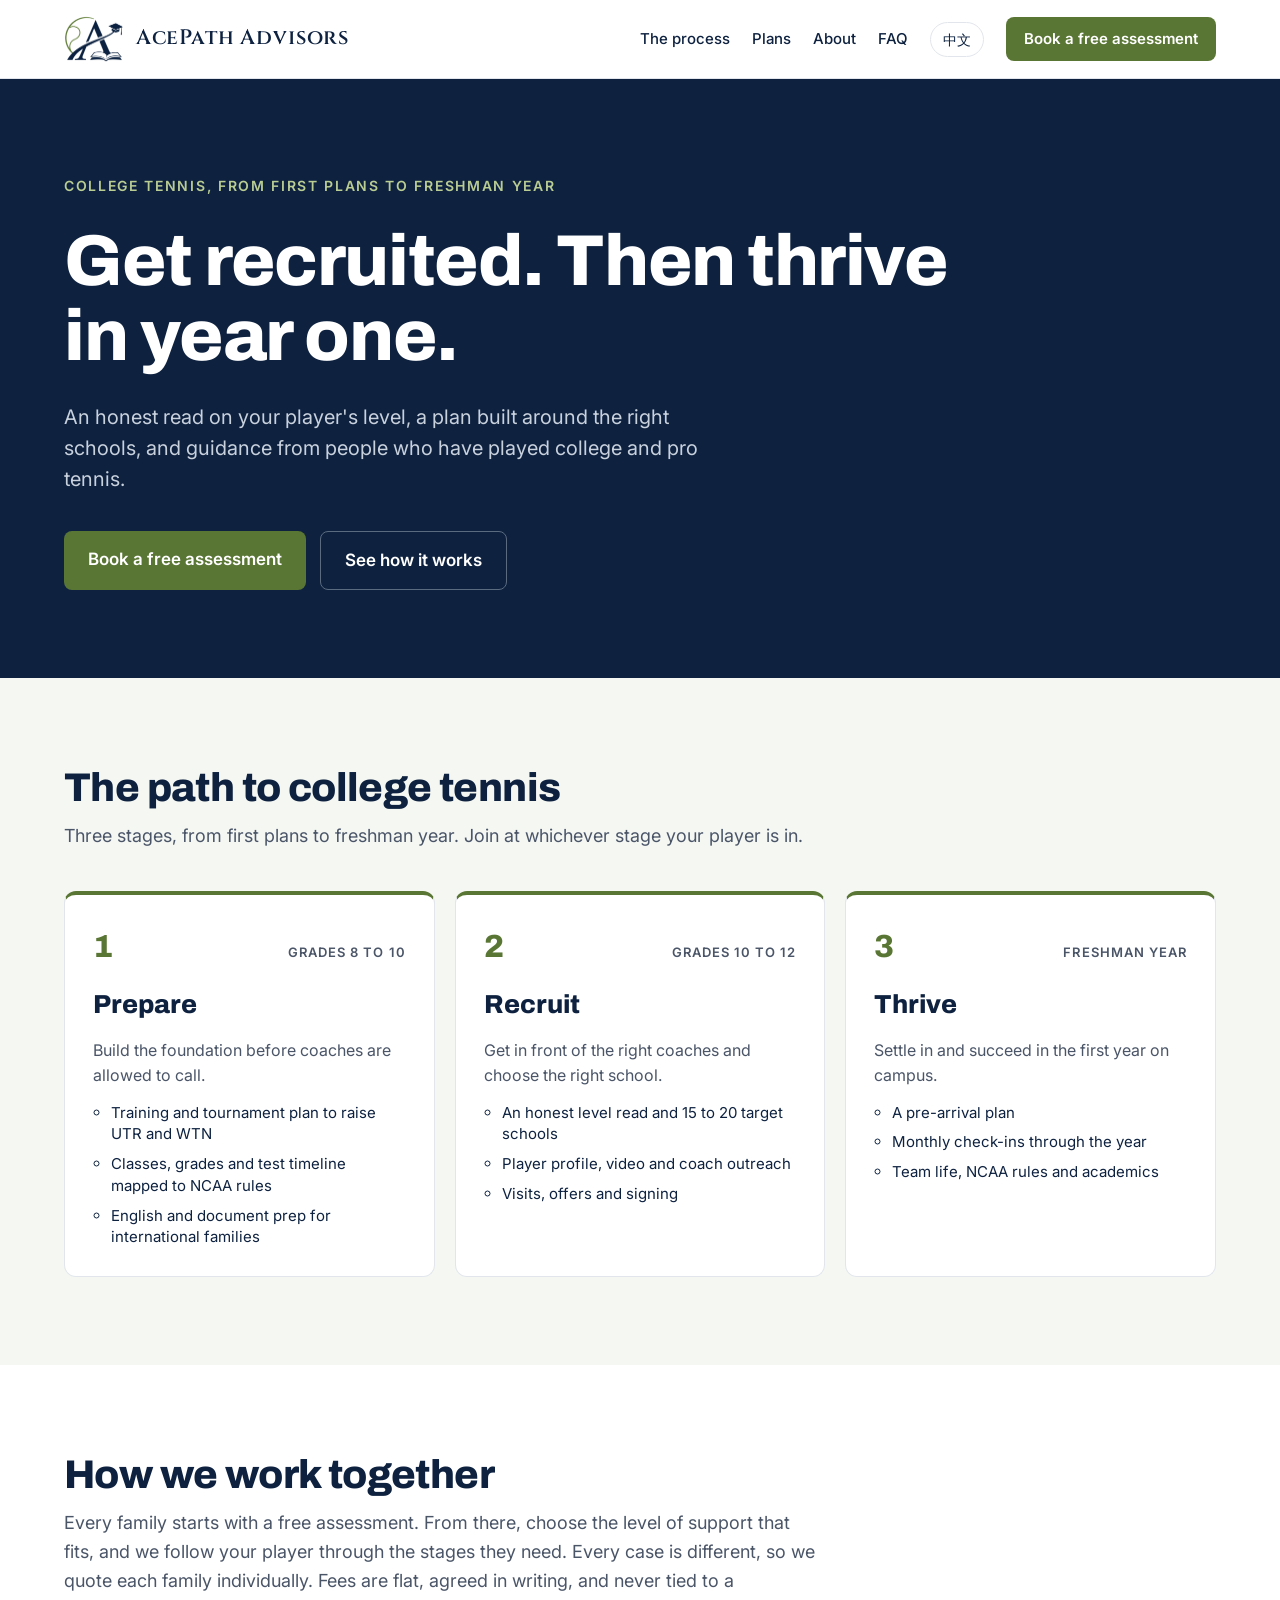
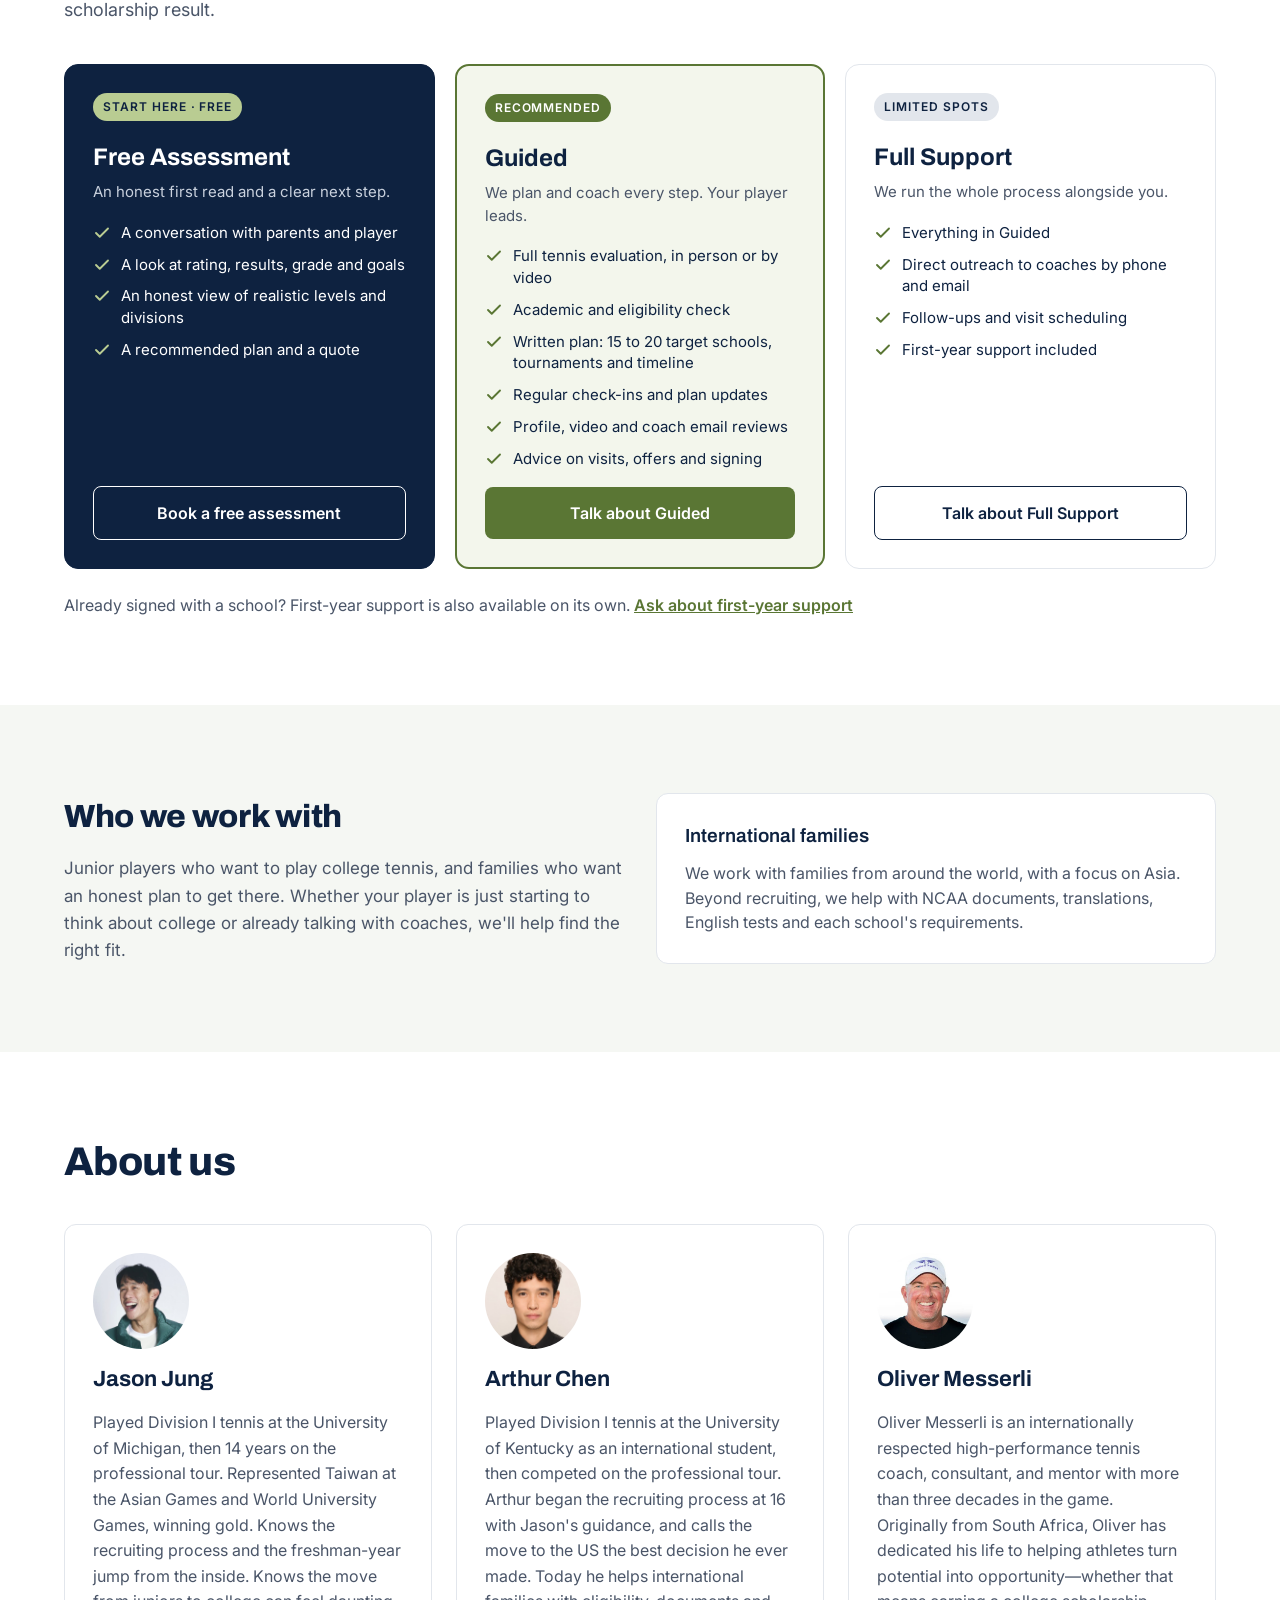
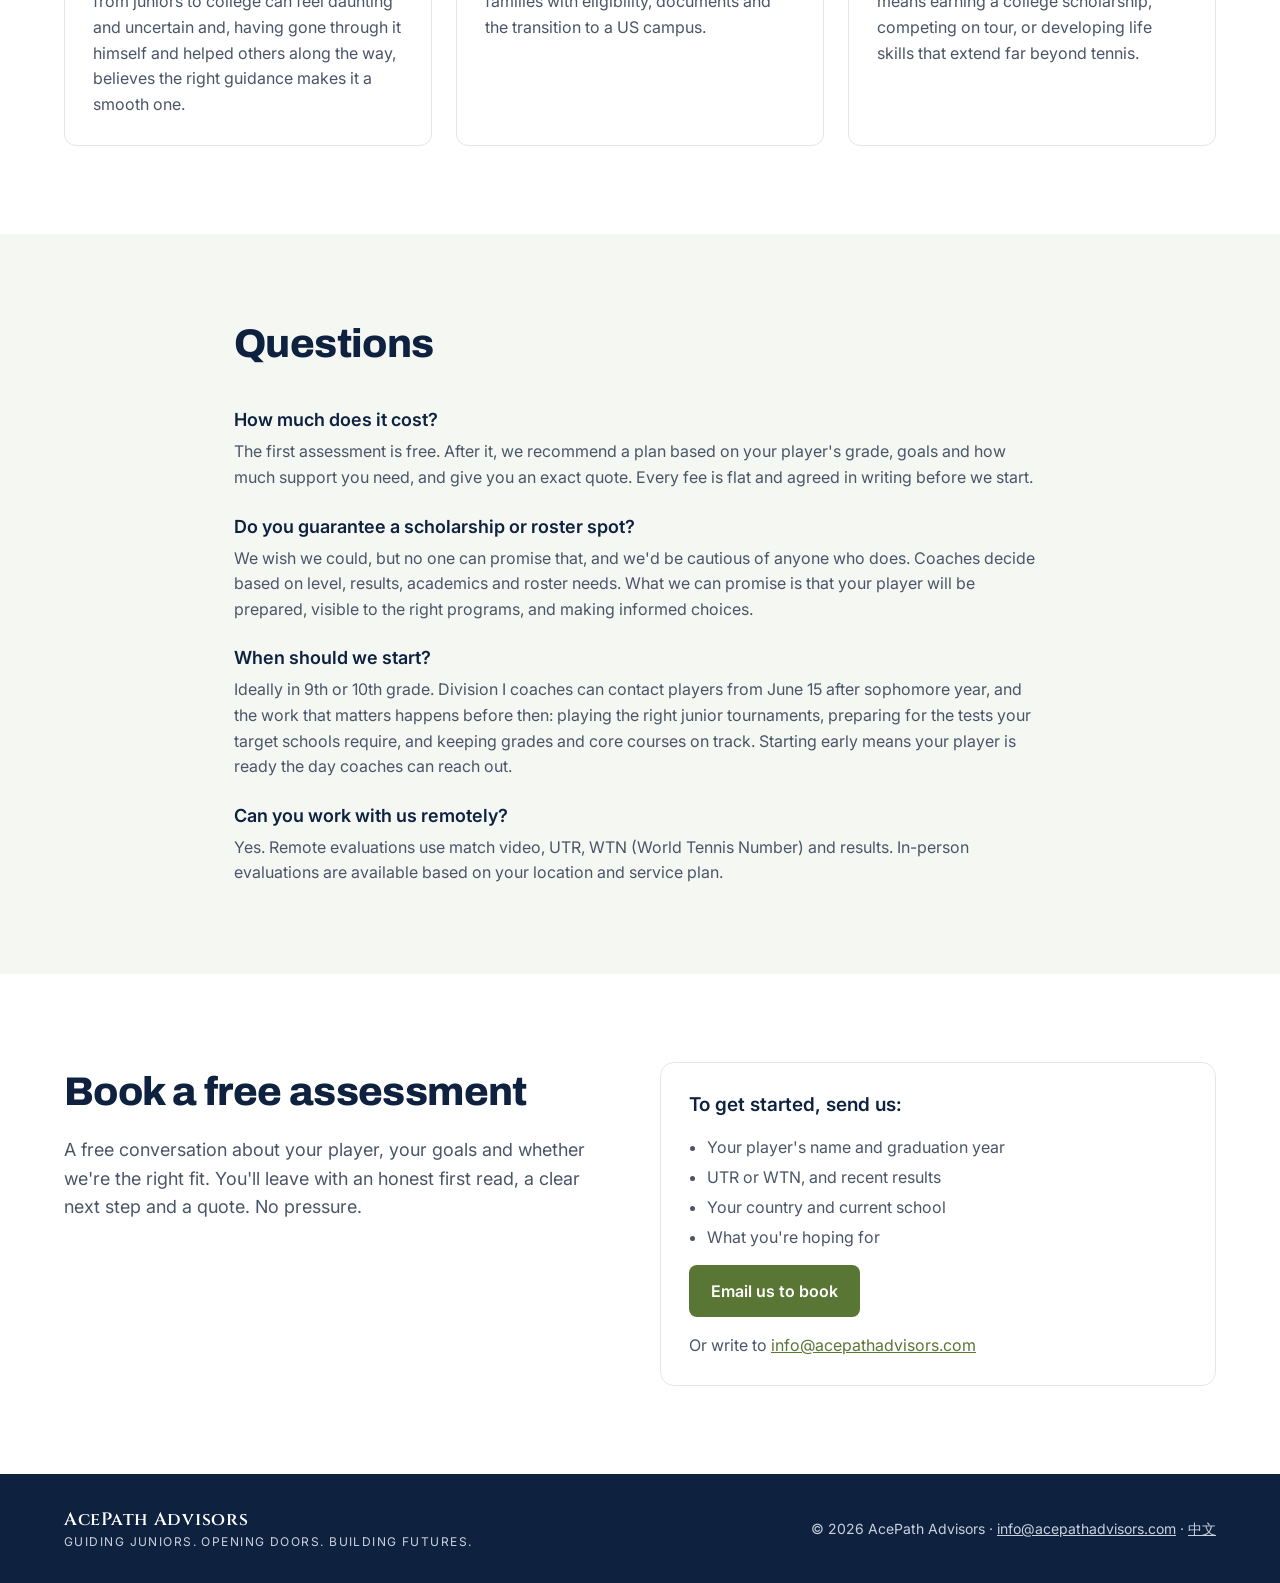
==== commit 8915c22d: "Add sentence to Jason Jung bio Co-Authored-By: Claude Opus 5.5 <noreply@anthropic.com> Claude-Sessio" ====
--- a/index.html
+++ b/index.html
@@ -156,7 +156,7 @@
       <div class="person">
         <div class="photo"><img src="assets/jason-jung.jpg" alt="Jason Jung" width="96" height="96"></div>
         <h3>Jason Jung</h3>
-        <p>Played Division I tennis at the University of Michigan, then 14 years on the professional tour. Represented Taiwan at the Asian Games and World University Games, winning gold. Knows the recruiting process and the freshman-year jump from the inside.</p>
+        <p>Played Division I tennis at the University of Michigan, then 14 years on the professional tour. Represented Taiwan at the Asian Games and World University Games, winning gold. Knows the recruiting process and the freshman-year jump from the inside. Knows the move from juniors to college can feel daunting and uncertain and, having gone through it himself and helped others along the way, believes the right guidance makes it a smooth one.</p>
       </div>
       <div class="person">
         <div class="photo"><img src="assets/arthur-chen.jpg" alt="Arthur Chen" width="96" height="96"></div>
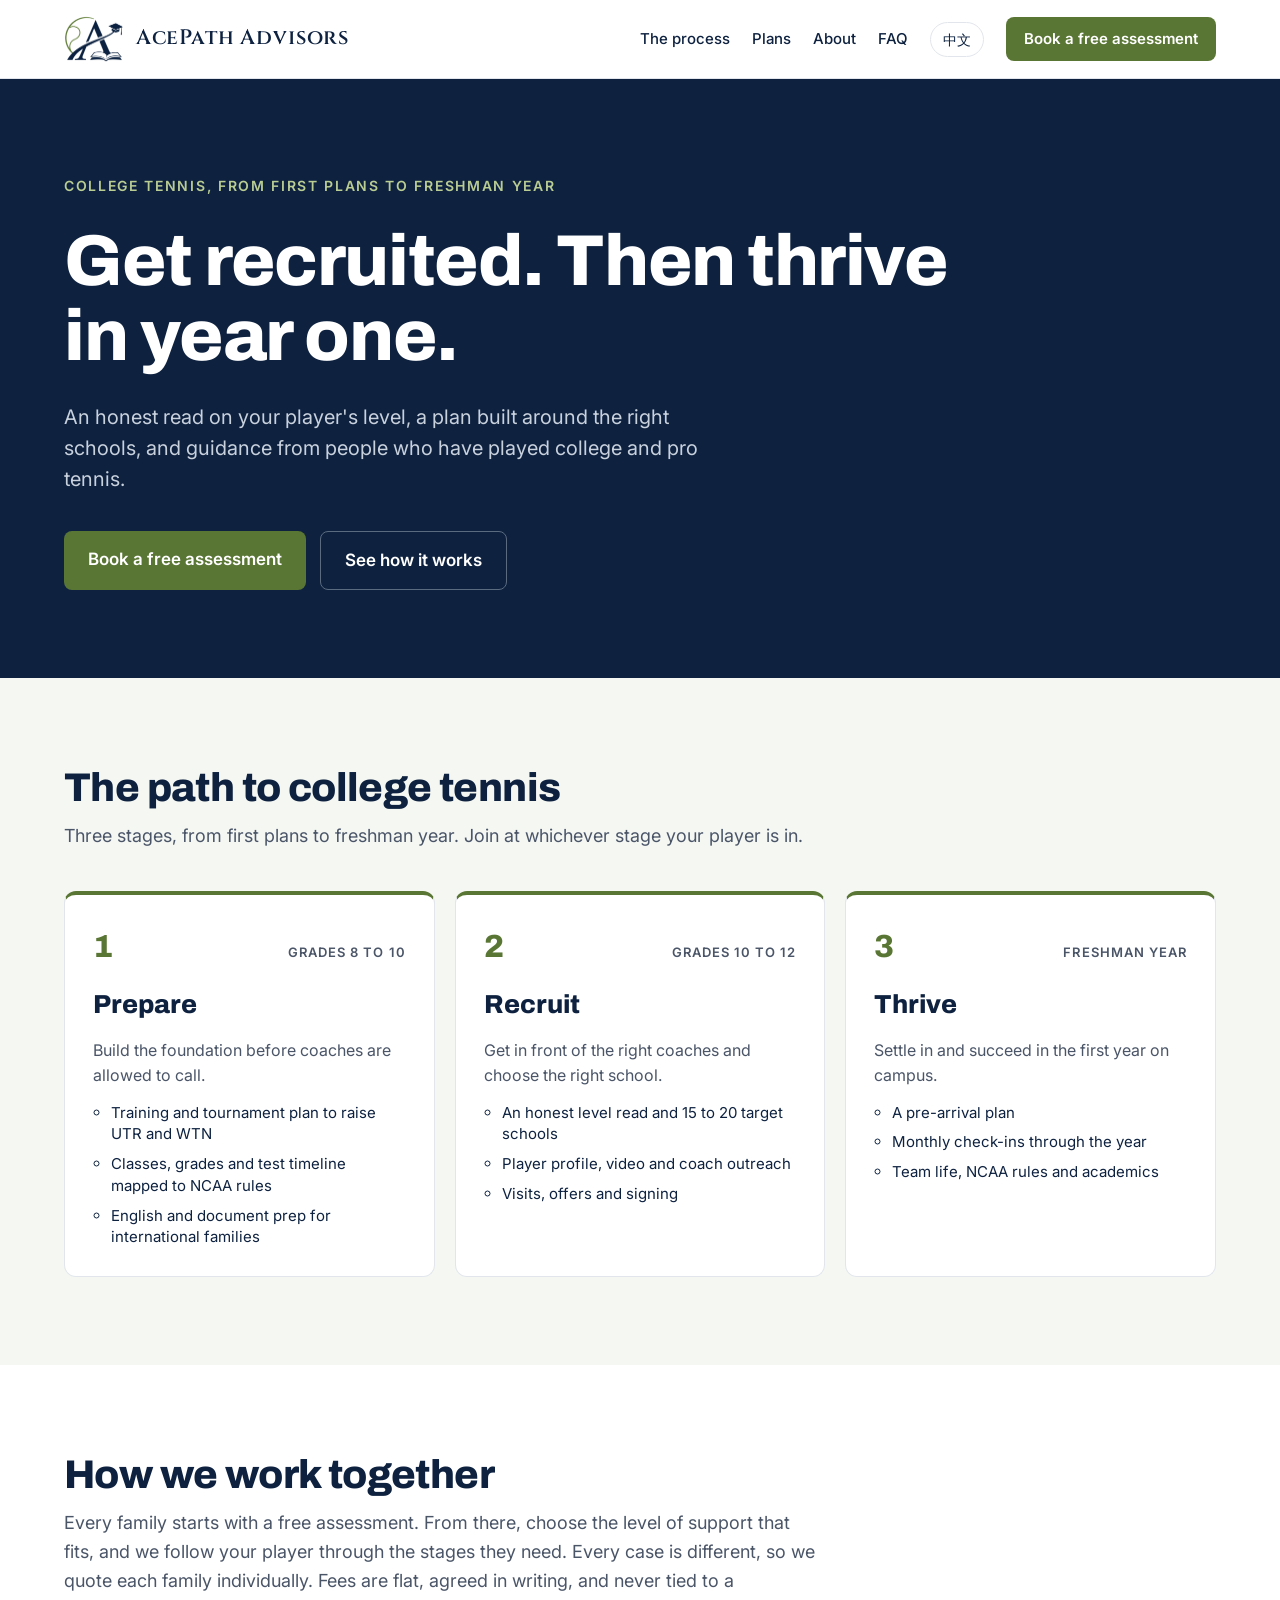
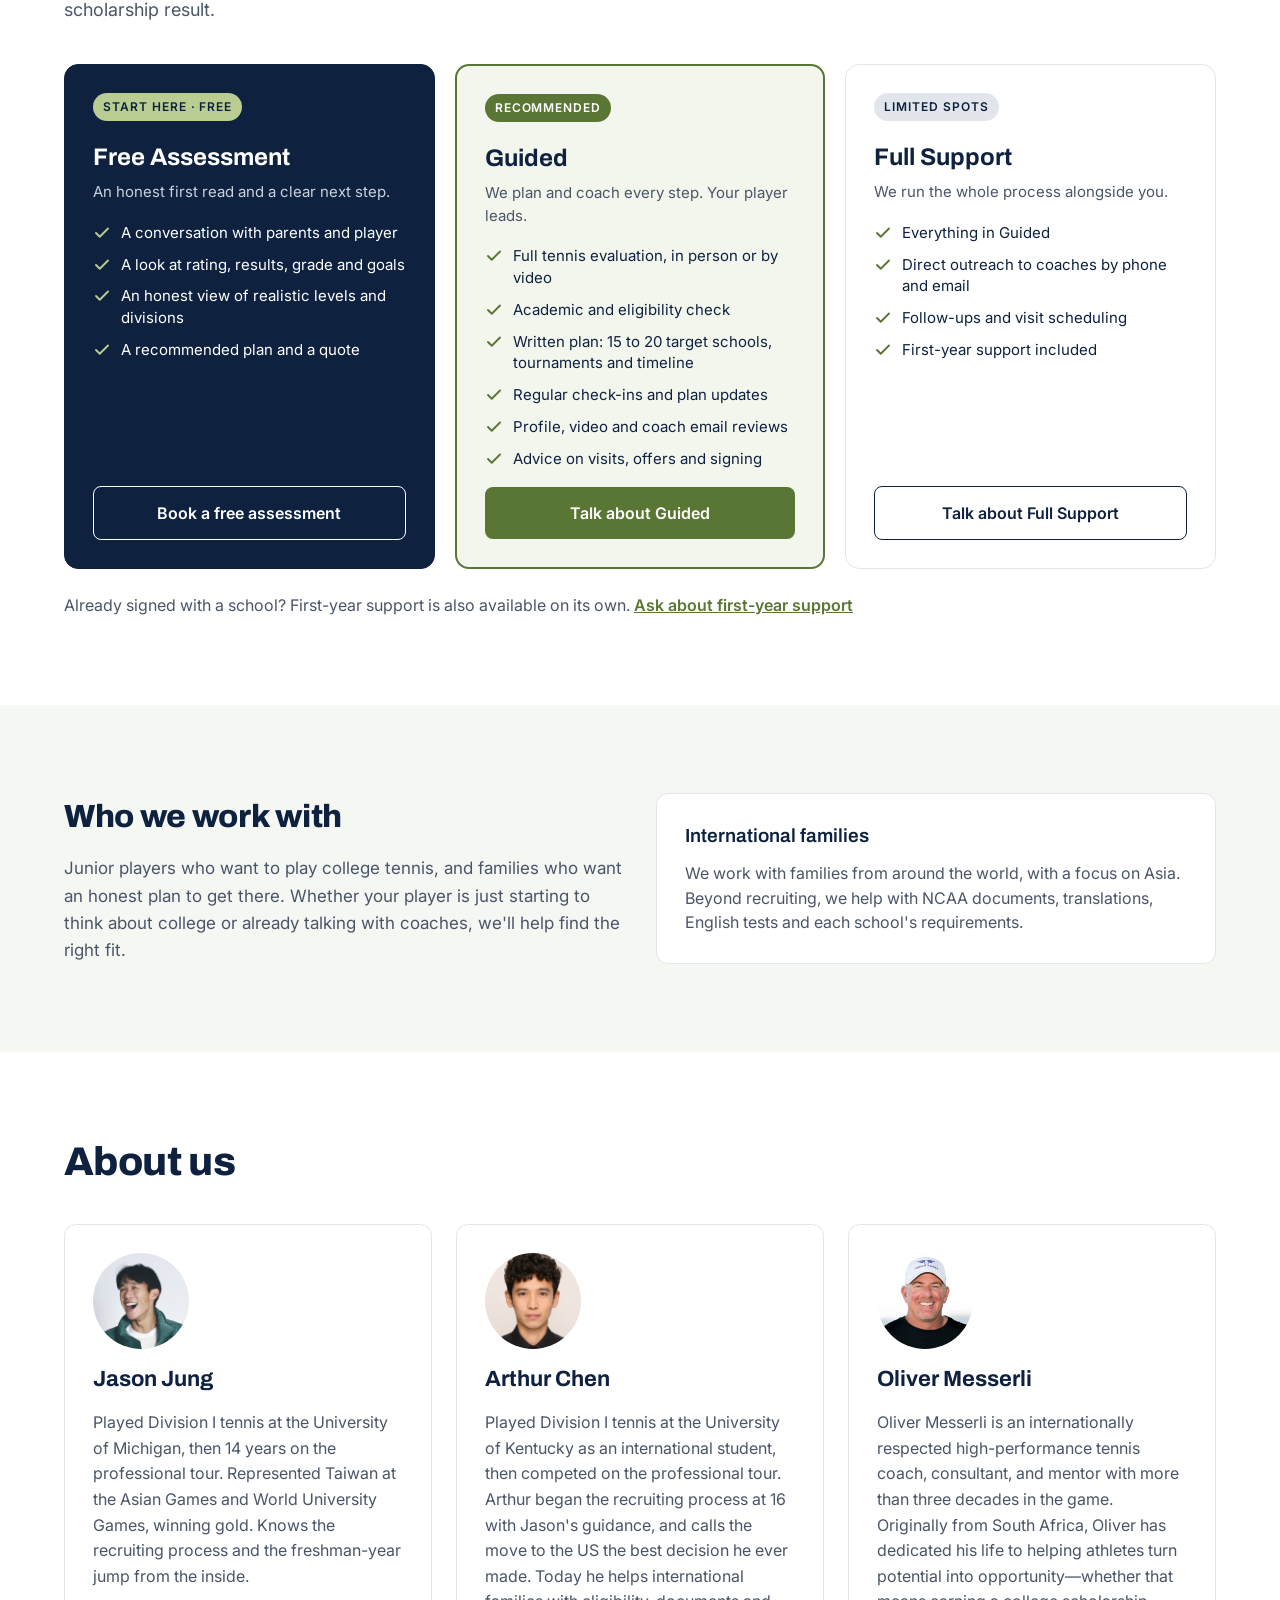
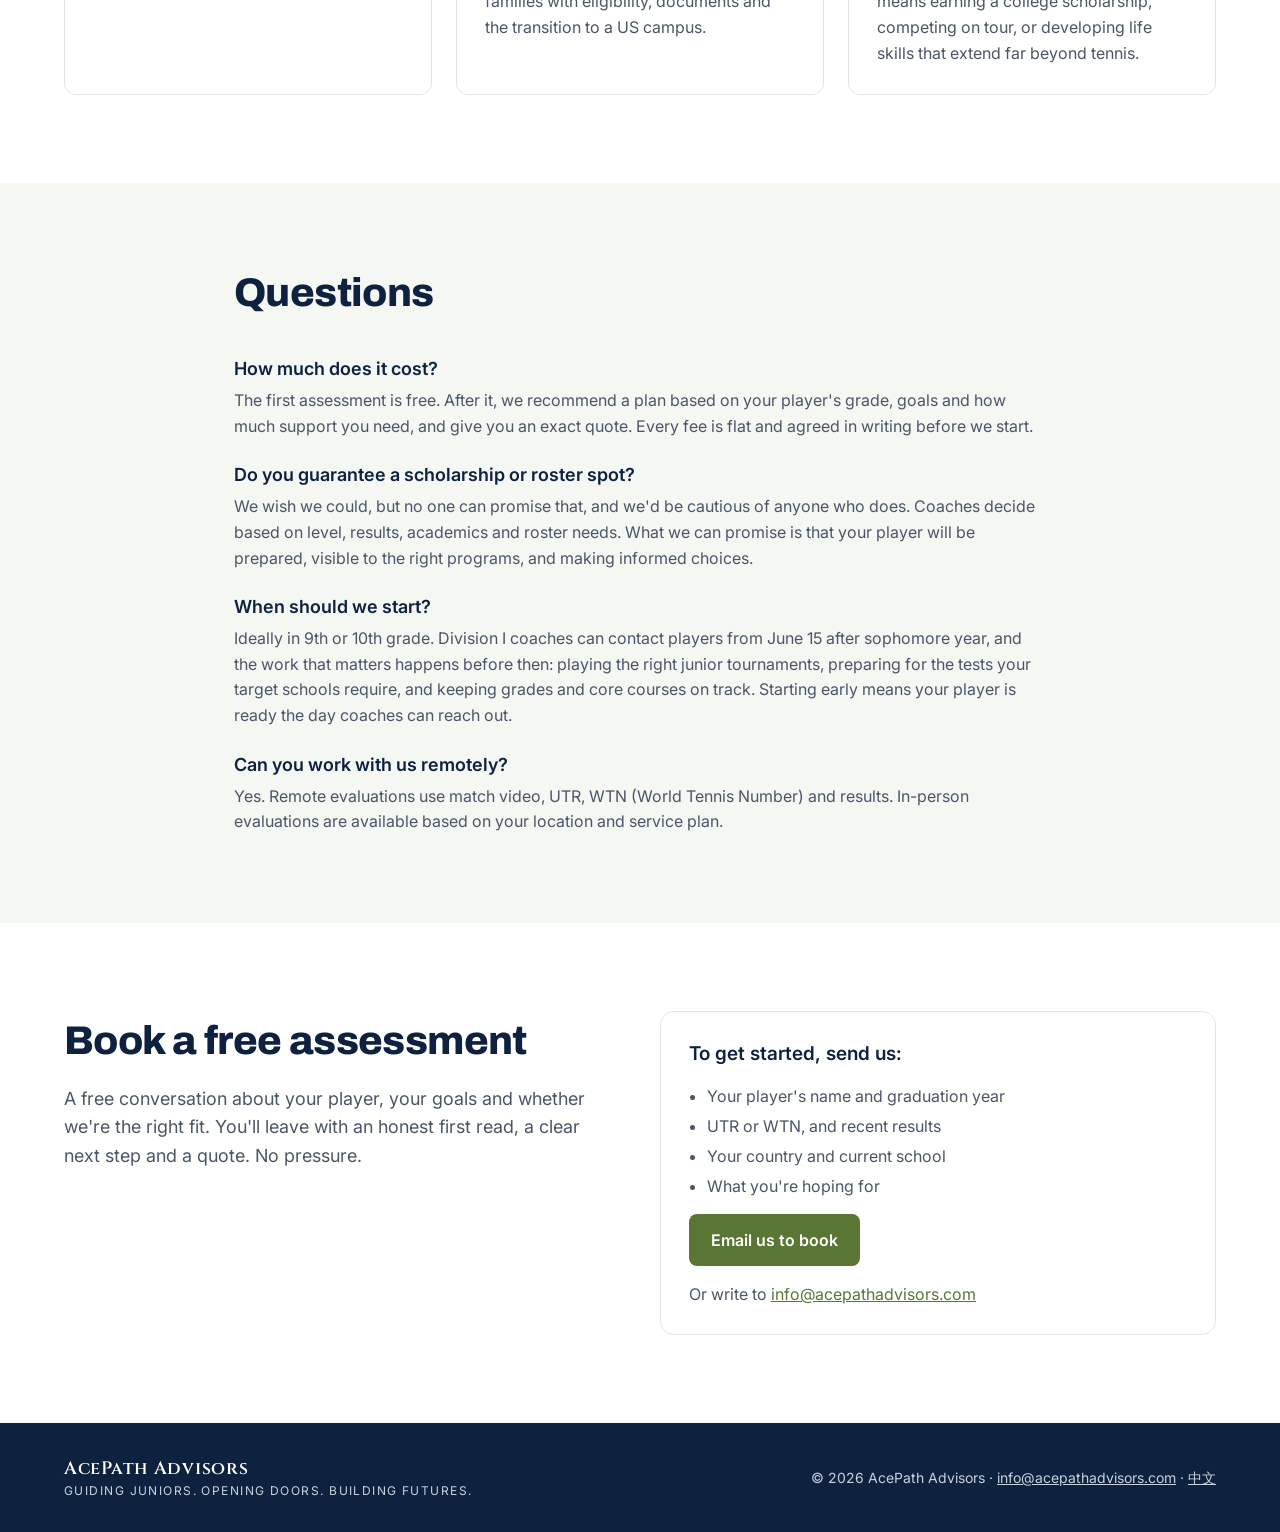
==== commit c4a00c92: "Restore original Jason Jung bio Co-Authored-By: Claude Opus 5.5 <noreply@anthropic.com> Claude-Sessi" ====
--- a/index.html
+++ b/index.html
@@ -156,7 +156,7 @@
       <div class="person">
         <div class="photo"><img src="assets/jason-jung.jpg" alt="Jason Jung" width="96" height="96"></div>
         <h3>Jason Jung</h3>
-        <p>Played Division I tennis at the University of Michigan, then 14 years on the professional tour. Represented Taiwan at the Asian Games and World University Games, winning gold. Knows the recruiting process and the freshman-year jump from the inside. Knows the move from juniors to college can feel daunting and uncertain and, having gone through it himself and helped others along the way, believes the right guidance makes it a smooth one.</p>
+        <p>Played Division I tennis at the University of Michigan, then 14 years on the professional tour. Represented Taiwan at the Asian Games and World University Games, winning gold. Knows the recruiting process and the freshman-year jump from the inside.</p>
       </div>
       <div class="person">
         <div class="photo"><img src="assets/arthur-chen.jpg" alt="Arthur Chen" width="96" height="96"></div>
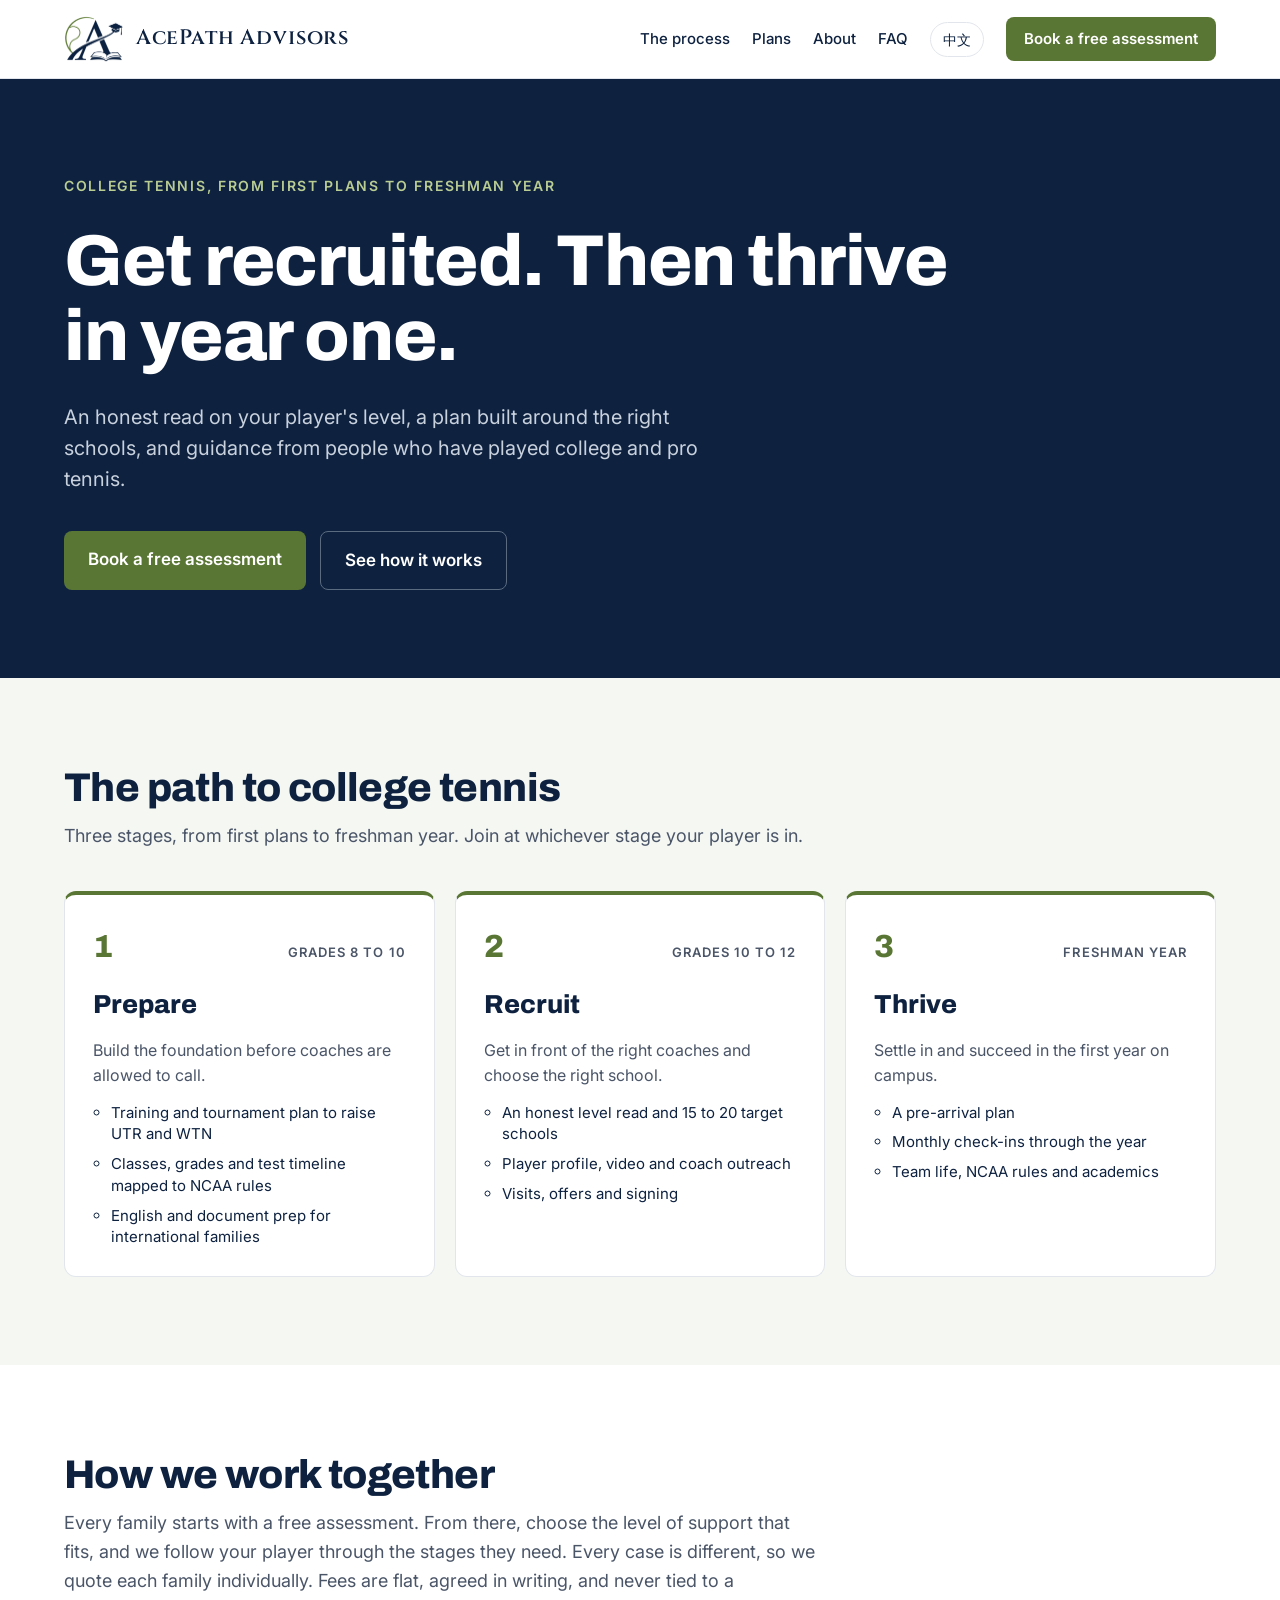
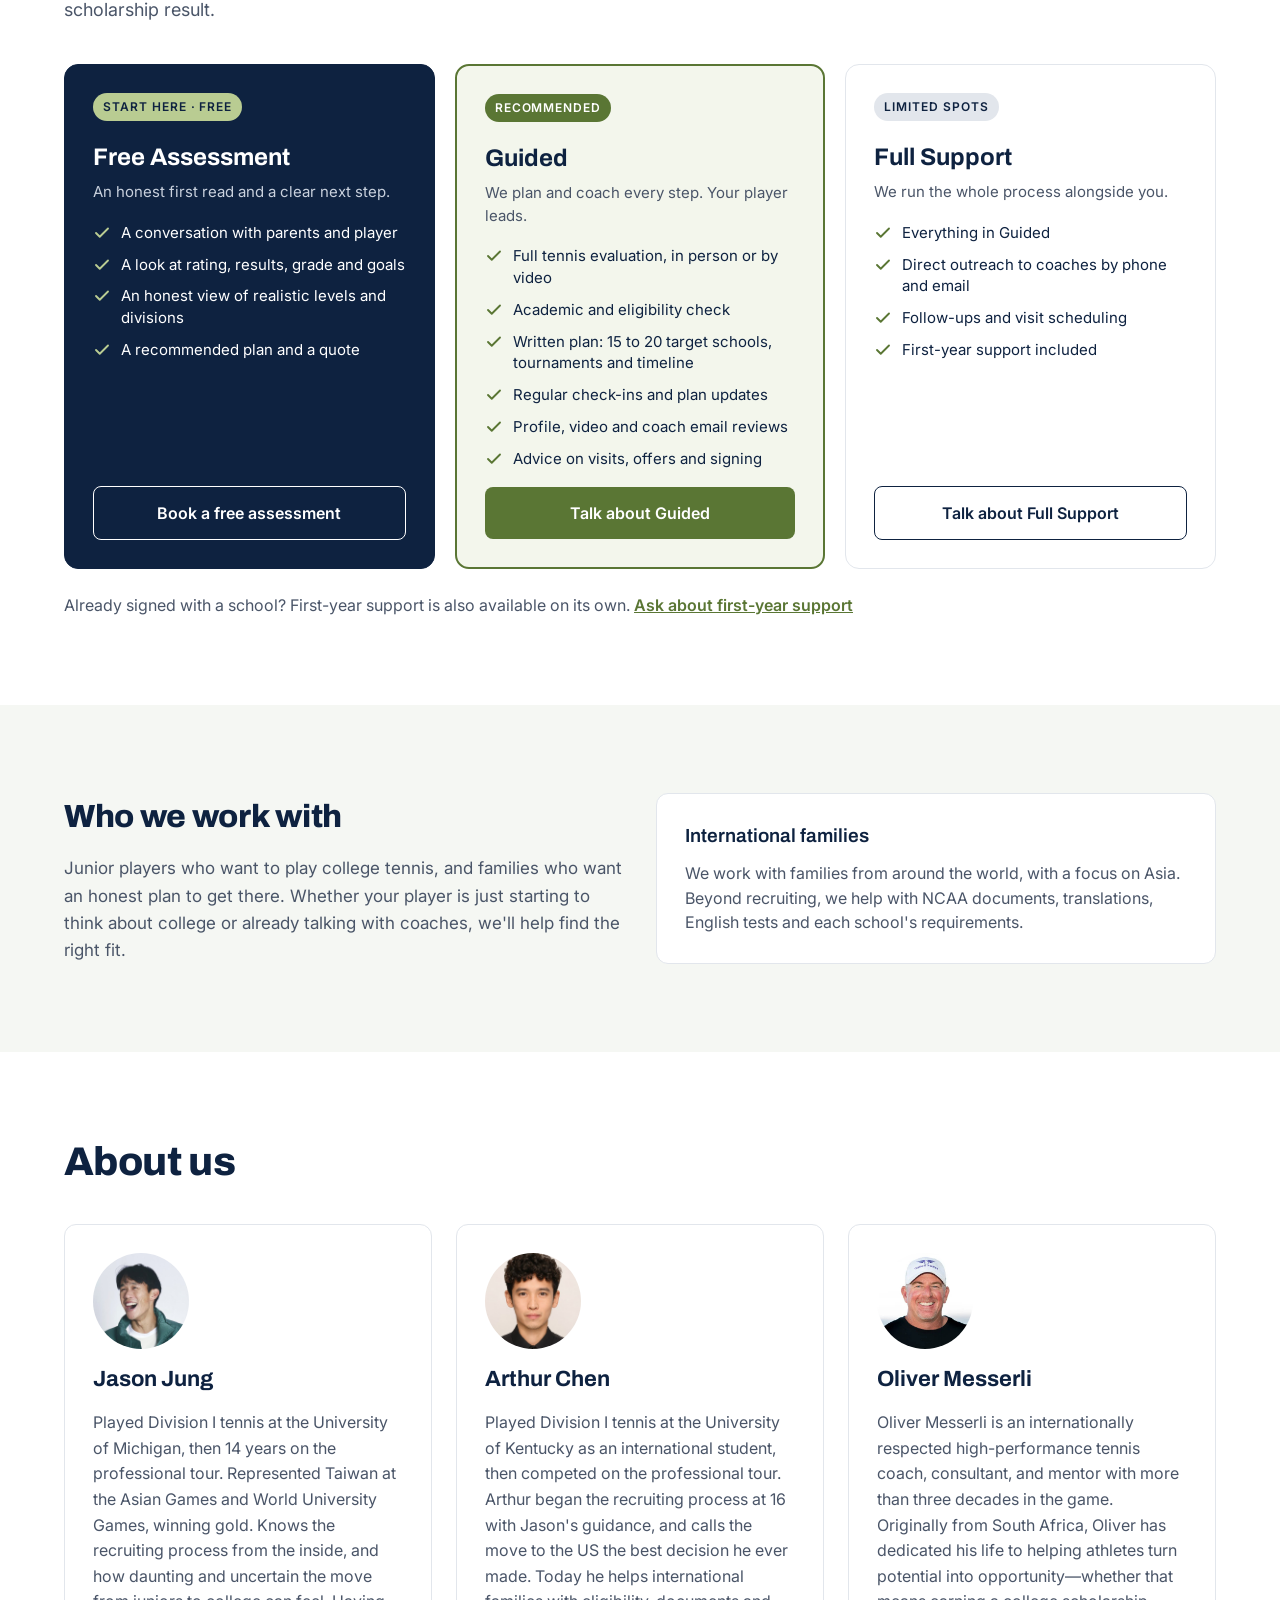
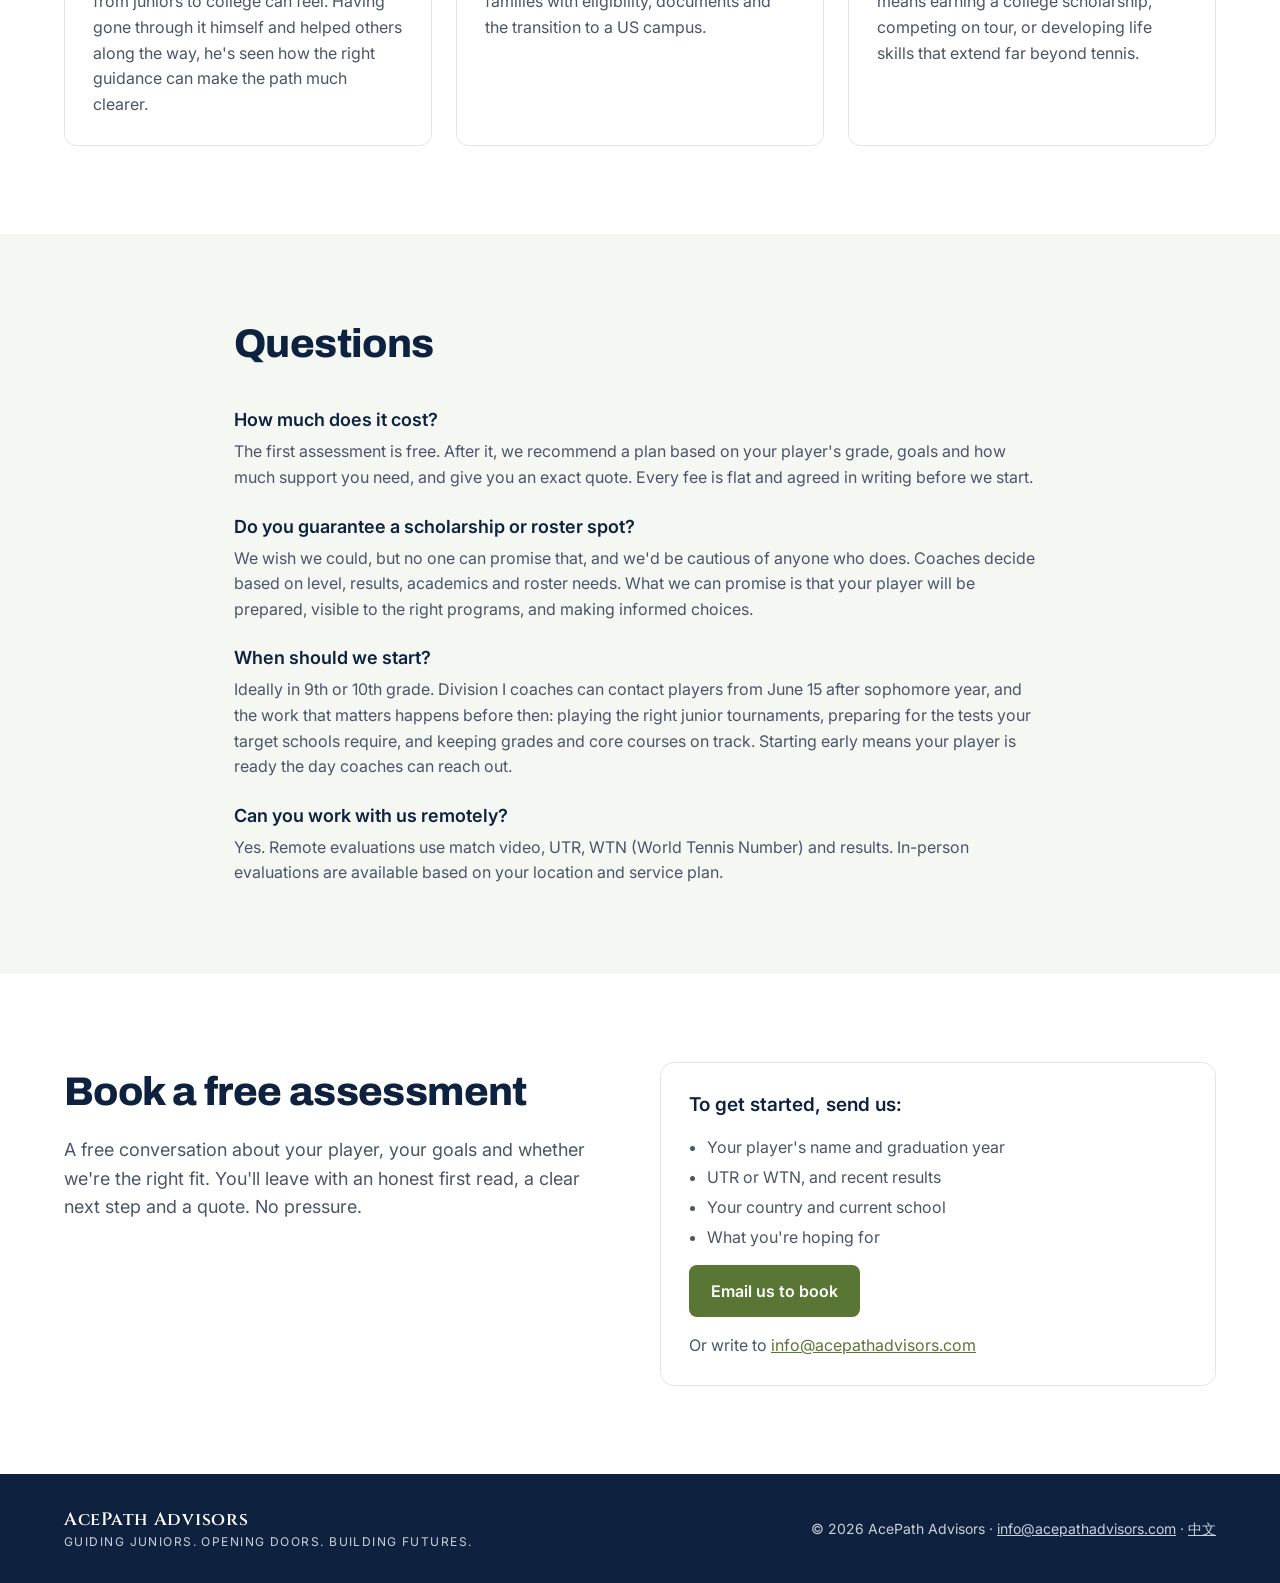
==== commit ae7f58ef: "Update Jason Jung bio Co-Authored-By: Claude Opus 5.5 <noreply@anthropic.com> Claude-Session: https:" ====
--- a/index.html
+++ b/index.html
@@ -156,7 +156,7 @@
       <div class="person">
         <div class="photo"><img src="assets/jason-jung.jpg" alt="Jason Jung" width="96" height="96"></div>
         <h3>Jason Jung</h3>
-        <p>Played Division I tennis at the University of Michigan, then 14 years on the professional tour. Represented Taiwan at the Asian Games and World University Games, winning gold. Knows the recruiting process and the freshman-year jump from the inside.</p>
+        <p>Played Division I tennis at the University of Michigan, then 14 years on the professional tour. Represented Taiwan at the Asian Games and World University Games, winning gold. Knows the recruiting process from the inside, and how daunting and uncertain the move from juniors to college can feel. Having gone through it himself and helped others along the way, he's seen how the right guidance can make the path much clearer.</p>
       </div>
       <div class="person">
         <div class="photo"><img src="assets/arthur-chen.jpg" alt="Arthur Chen" width="96" height="96"></div>
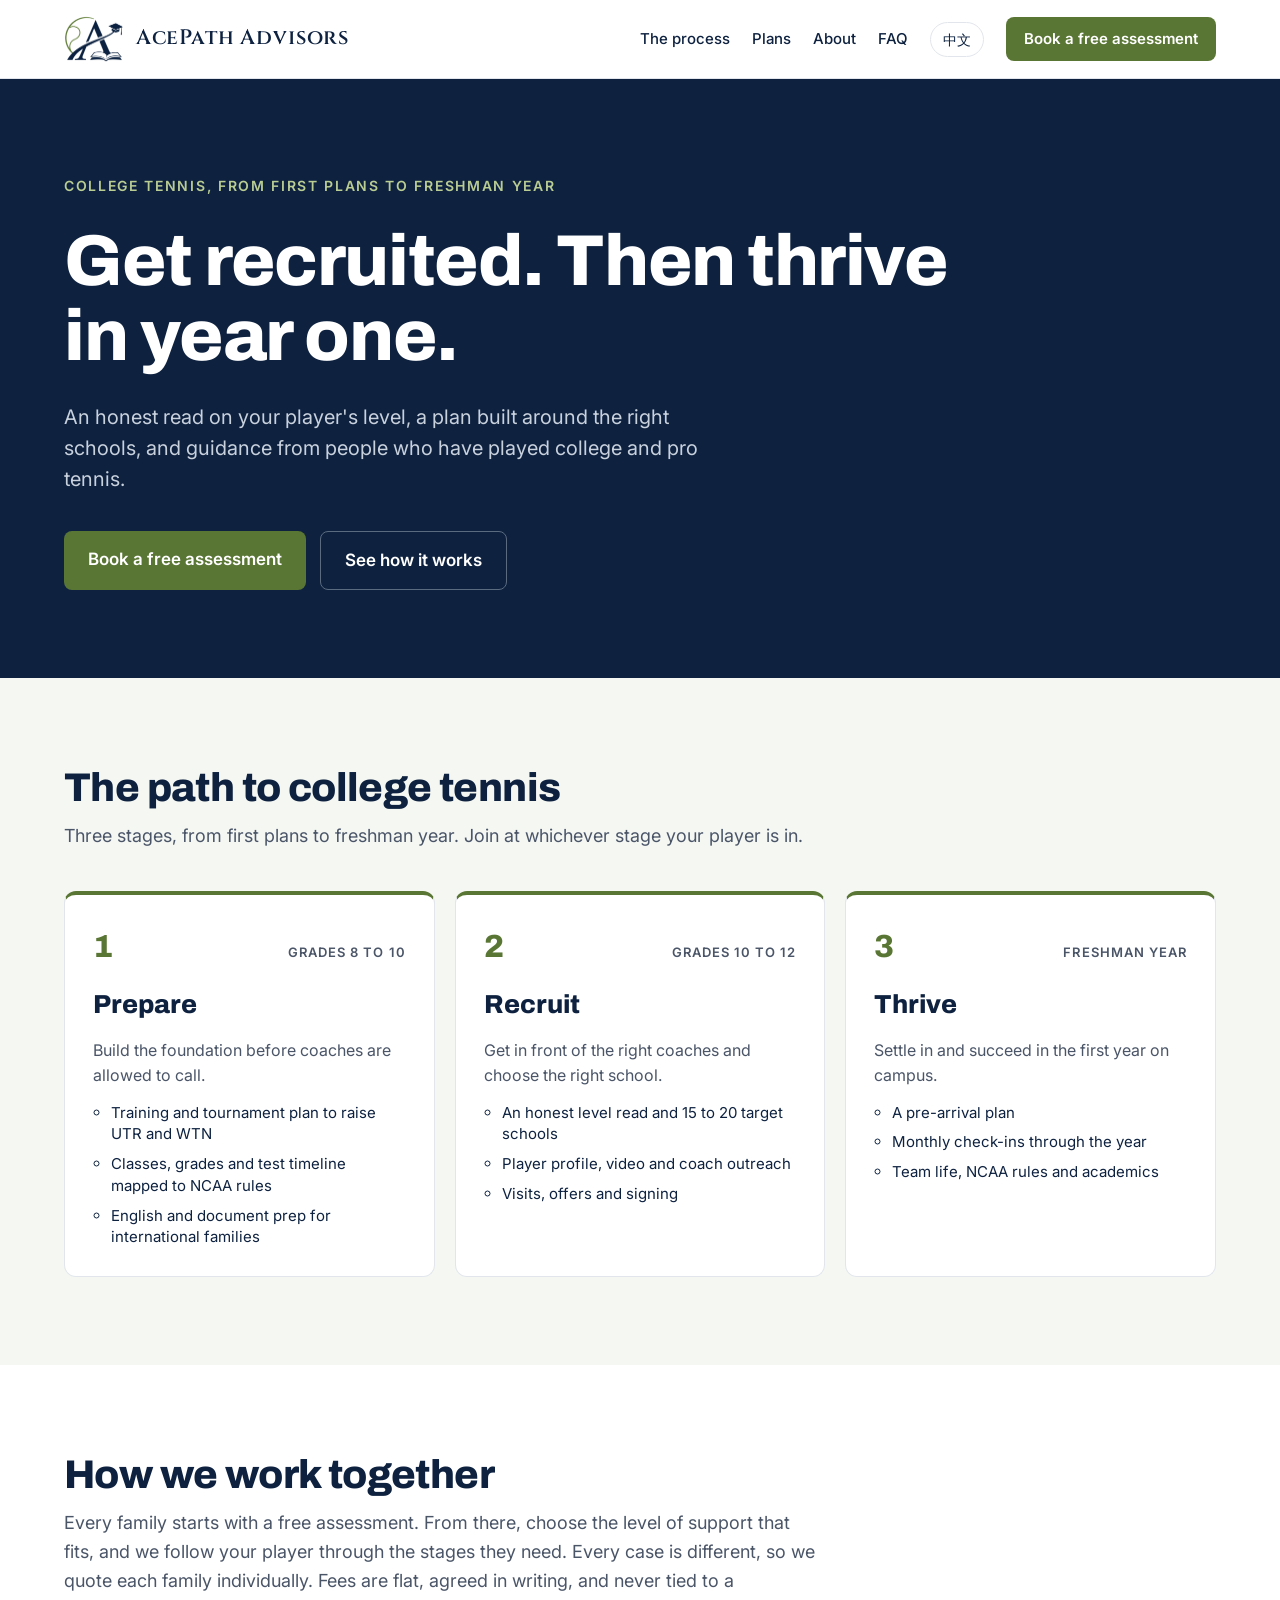
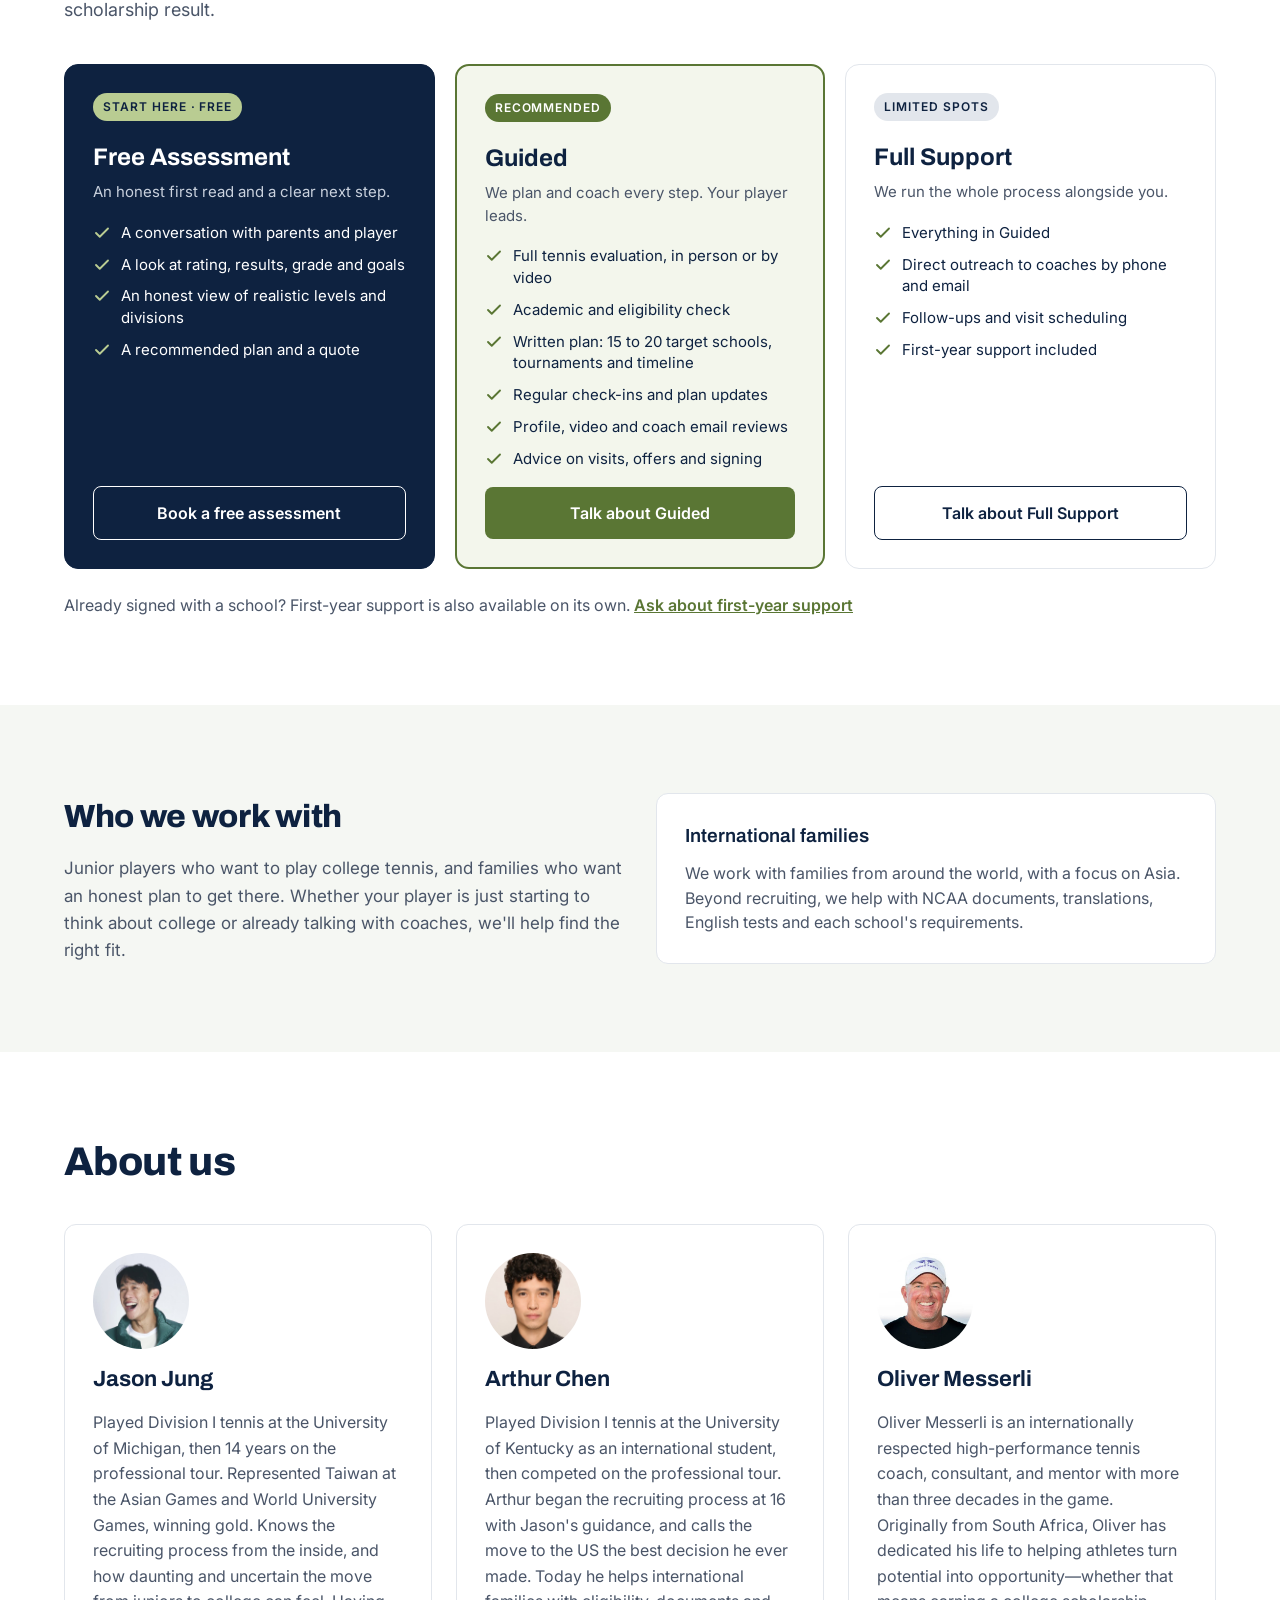
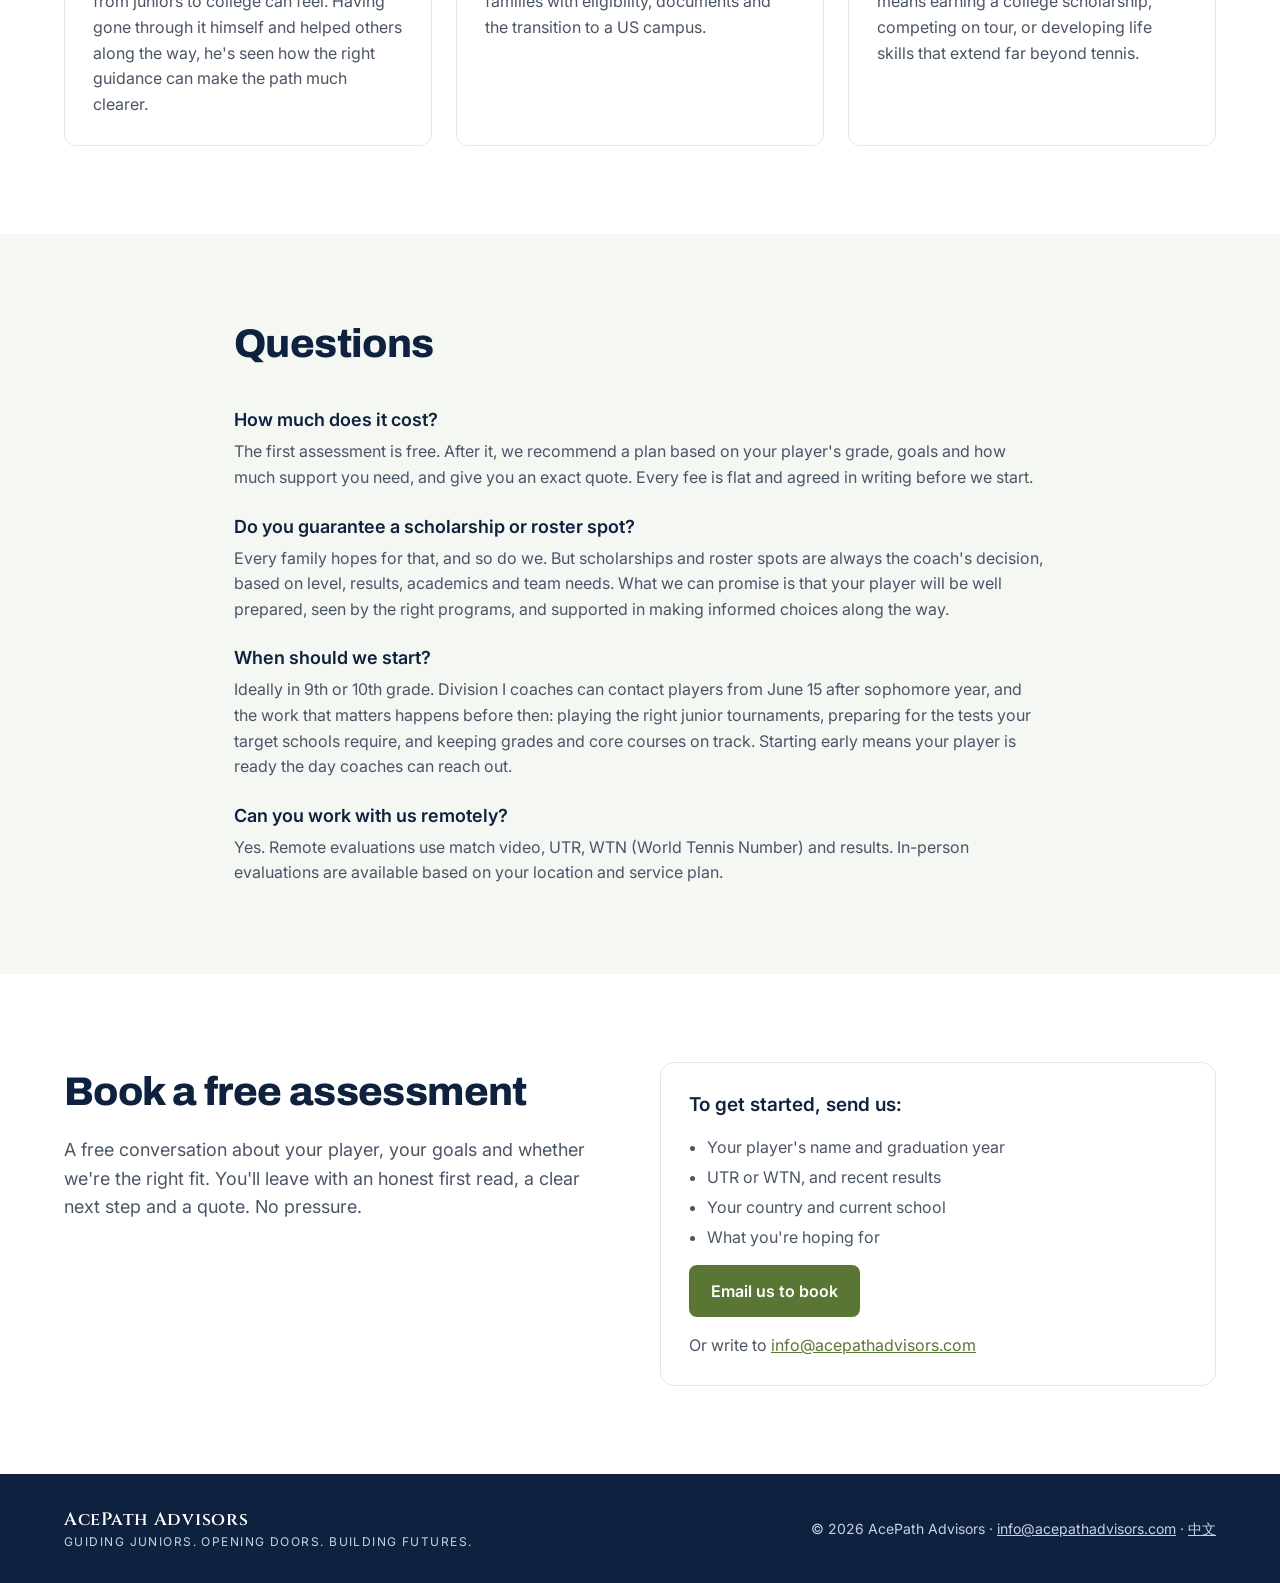
==== commit 70ea39cb: "Soften scholarship guarantee FAQ answer Co-Authored-By: Claude Opus 5.5 <noreply@anthropic.com> Clau" ====
--- a/index.html
+++ b/index.html
@@ -177,7 +177,7 @@
     <div class="section-head"><h2>Questions</h2></div>
     <div class="faq-list">
       <div class="faq-item"><h3>How much does it cost?</h3><p>The first assessment is free. After it, we recommend a plan based on your player's grade, goals and how much support you need, and give you an exact quote. Every fee is flat and agreed in writing before we start.</p></div>
-      <div class="faq-item"><h3>Do you guarantee a scholarship or roster spot?</h3><p>We wish we could, but no one can promise that, and we'd be cautious of anyone who does. Coaches decide based on level, results, academics and roster needs. What we can promise is that your player will be prepared, visible to the right programs, and making informed choices.</p></div>
+      <div class="faq-item"><h3>Do you guarantee a scholarship or roster spot?</h3><p>Every family hopes for that, and so do we. But scholarships and roster spots are always the coach's decision, based on level, results, academics and team needs. What we can promise is that your player will be well prepared, seen by the right programs, and supported in making informed choices along the way.</p></div>
       <div class="faq-item"><h3>When should we start?</h3><p>Ideally in 9th or 10th grade. Division I coaches can contact players from June 15 after sophomore year, and the work that matters happens before then: playing the right junior tournaments, preparing for the tests your target schools require, and keeping grades and core courses on track. Starting early means your player is ready the day coaches can reach out.</p></div>
       <div class="faq-item"><h3>Can you work with us remotely?</h3><p>Yes. Remote evaluations use match video, UTR, WTN (World Tennis Number) and results. In-person evaluations are available based on your location and service plan.</p></div>
     </div>
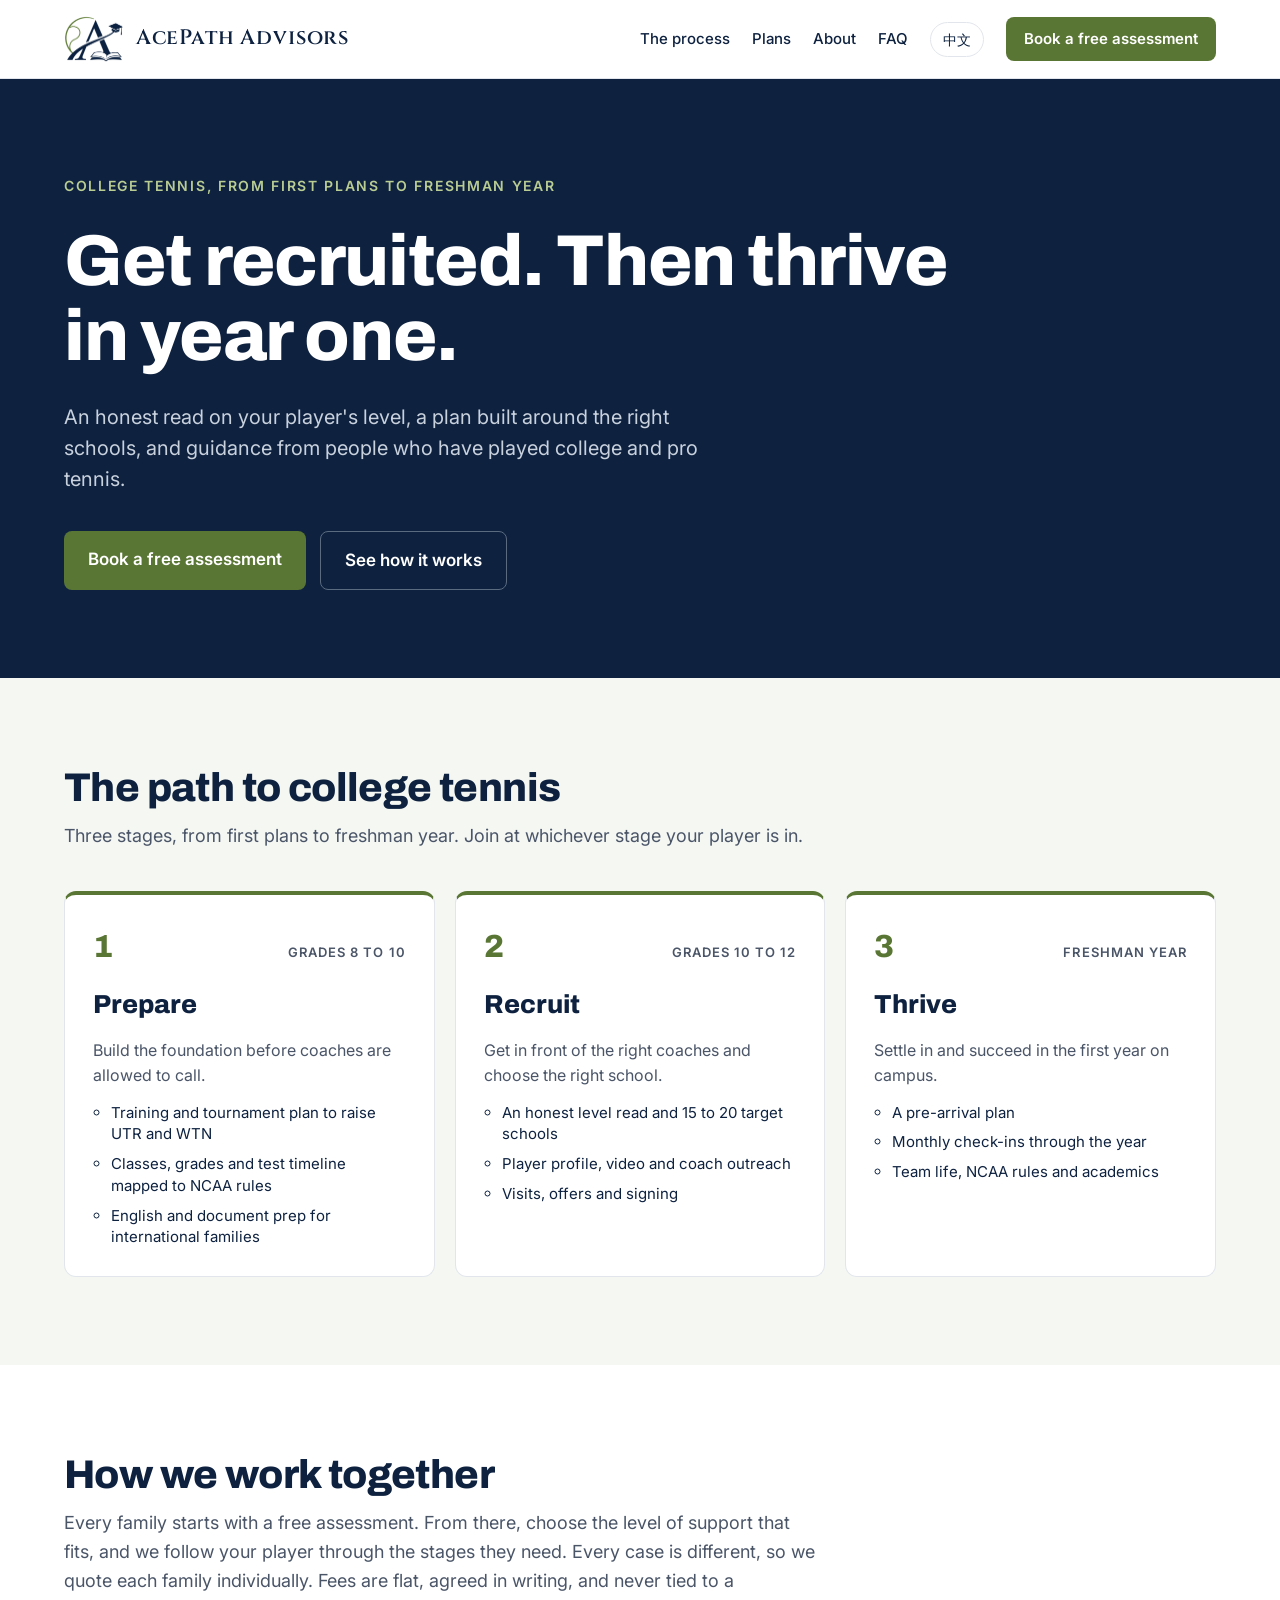
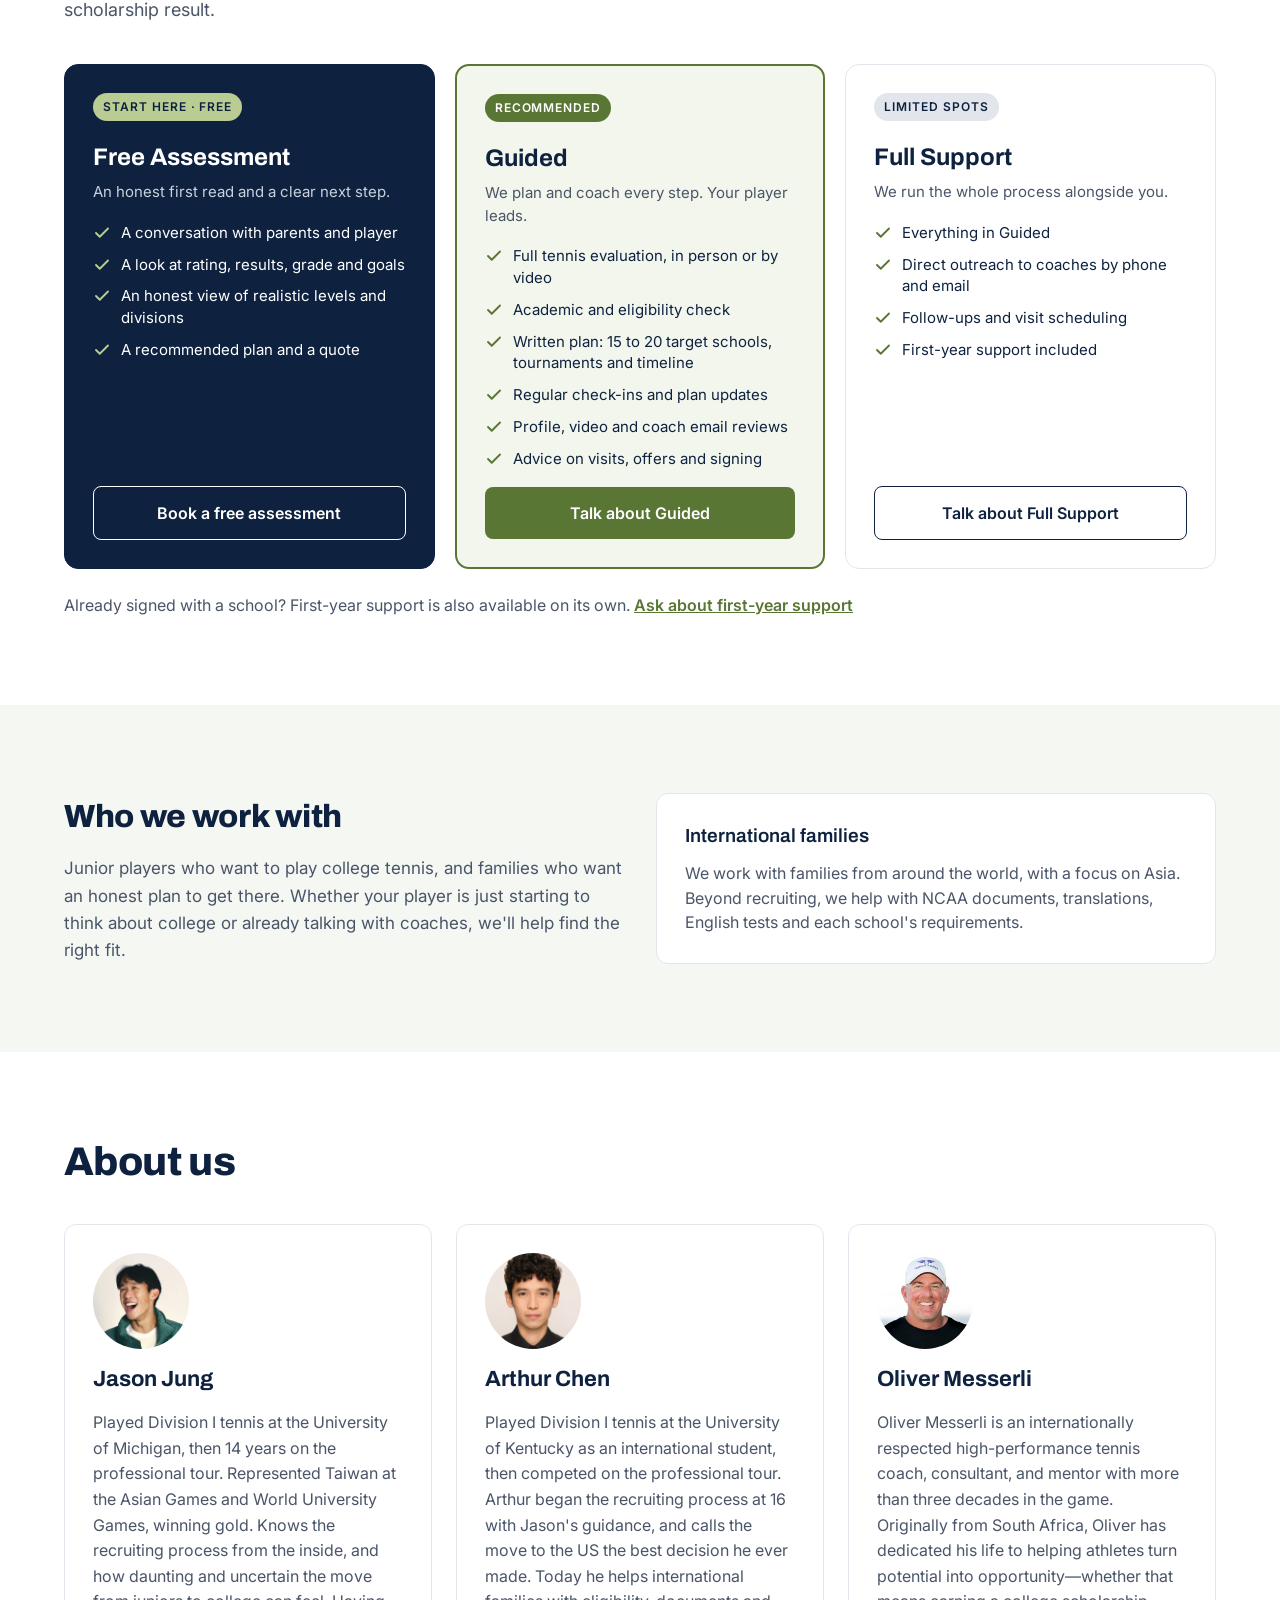
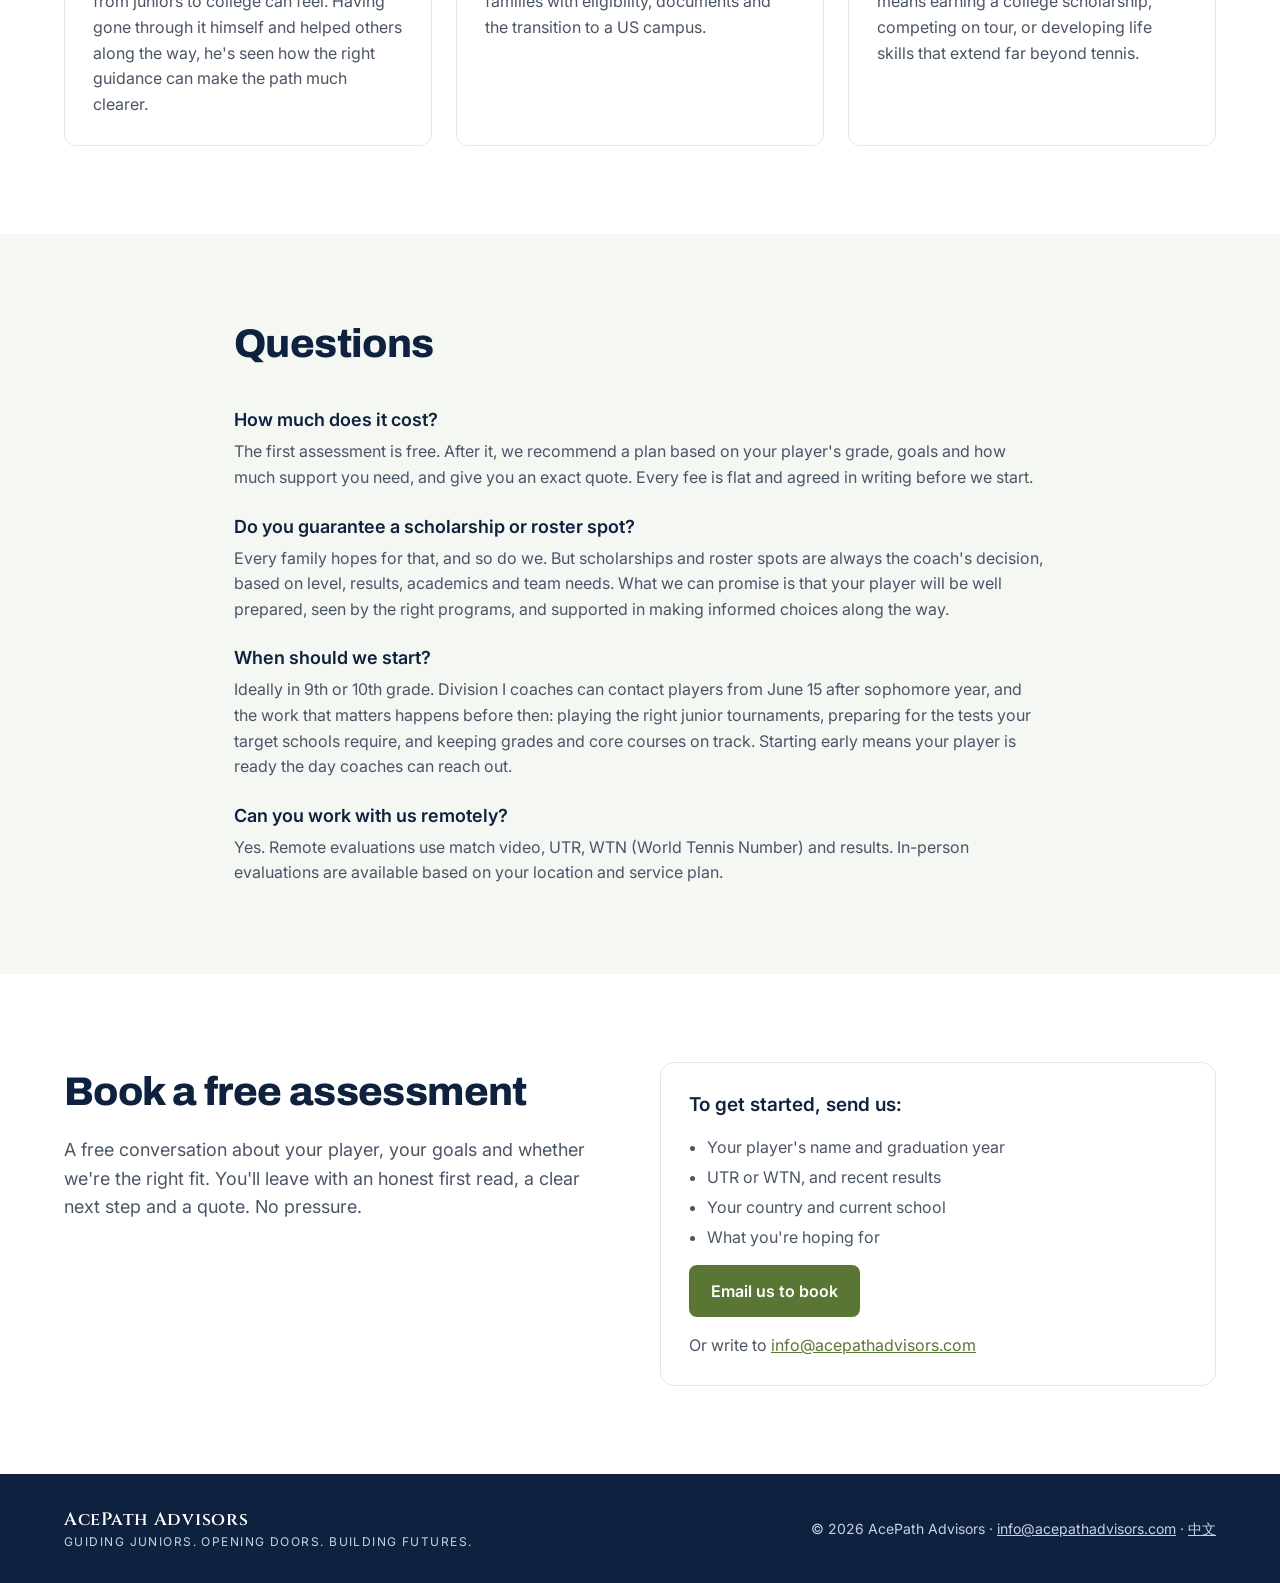
==== commit fa4ef48e: "Warm up Jason's profile photo to match team photos Co-Authored-By: Claude Opus 5.5 <noreply@anthropi" ====
--- a/index.html
+++ b/index.html
@@ -154,7 +154,7 @@
     <div class="section-head"><h2>About us</h2></div>
     <div class="team">
       <div class="person">
-        <div class="photo"><img src="assets/jason-jung.jpg" alt="Jason Jung" width="96" height="96"></div>
+        <div class="photo"><img src="assets/jason-jung.jpg?v=2" alt="Jason Jung" width="96" height="96"></div>
         <h3>Jason Jung</h3>
         <p>Played Division I tennis at the University of Michigan, then 14 years on the professional tour. Represented Taiwan at the Asian Games and World University Games, winning gold. Knows the recruiting process from the inside, and how daunting and uncertain the move from juniors to college can feel. Having gone through it himself and helped others along the way, he's seen how the right guidance can make the path much clearer.</p>
       </div>
